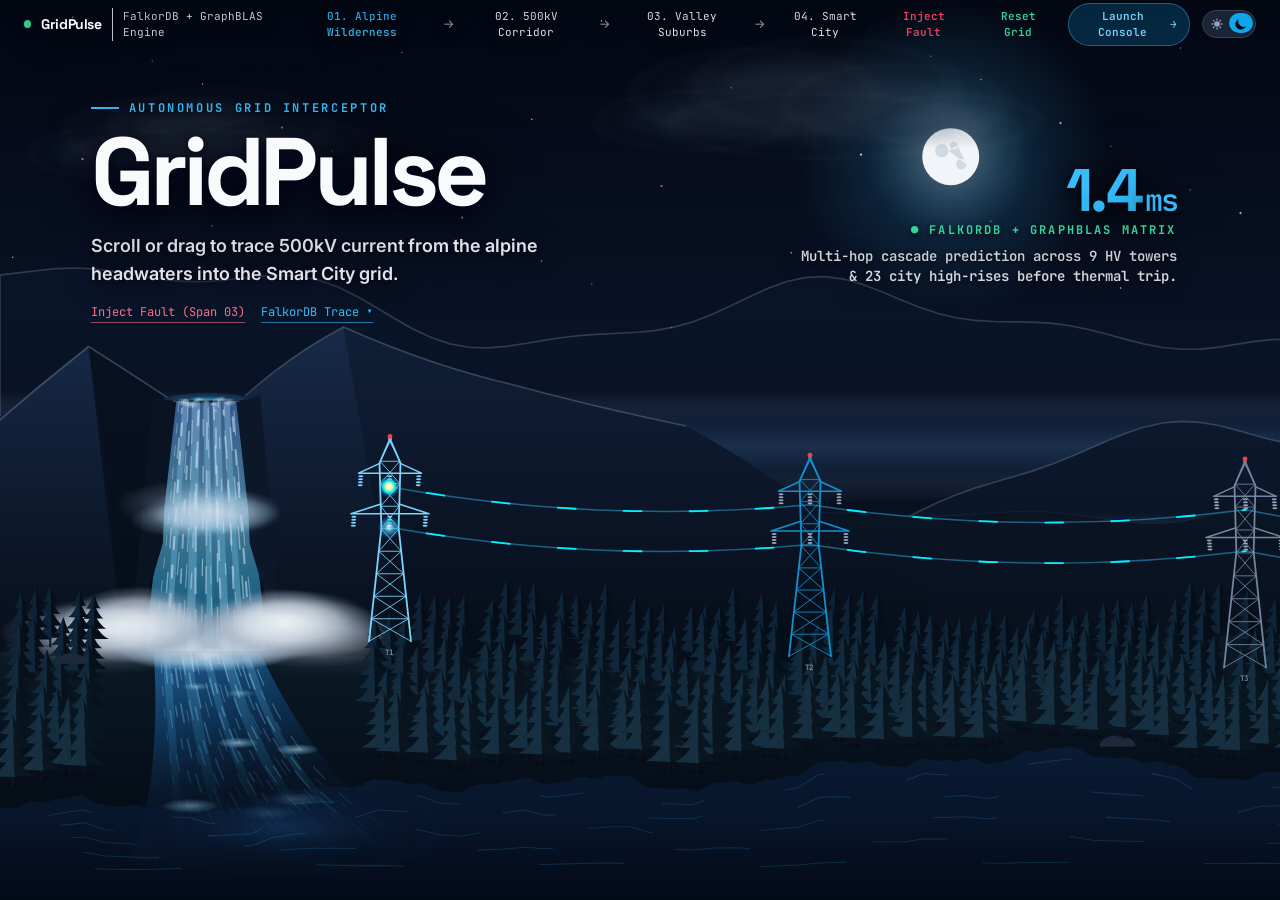
==== frontend/index.html @ 8c8fa245 "Unify grid symbols and humanize topology status" ====
<!DOCTYPE html>
<html lang="en" class="dark">
<head>
    <meta charset="UTF-8">
    <meta name="viewport" content="width=device-width, initial-scale=1.0">
    <title>GridPulse — Autonomous Cascading Blackout Interceptor | FalkorDB</title>
    <!-- Tailwind CSS CDN -->
    <link rel="stylesheet" href="assets/utilities.css?v=261978a2f552">
    <!-- Google Fonts: Space Grotesk, Inter, and JetBrains Mono -->
    <link rel="preconnect" href="https://fonts.googleapis.com">
    <link rel="preconnect" href="https://fonts.gstatic.com" crossorigin>
    <link href="https://fonts.googleapis.com/css2?family=Inter:wght@400;500;600;700&family=JetBrains+Mono:wght@400;500;600&family=Space+Grotesk:wght@600;700&display=swap" rel="stylesheet">



    <link rel="stylesheet" href="assets/design.css?v=aa6811d2c582">
</head>
<body class="text-slate-100 antialiased selection:bg-sky-500 selection:text-white">

    <!-- ===================================================================== -->
    <!-- VIEW 1: 500kV CORRIDOR SCROLLYTELLING LANDING PAGE                    -->
    <!-- ===================================================================== -->
    <div id="view-landing" class="app-view view-active">
        <canvas id="realistic-world-canvas"></canvas>
        <div id="scroll-runway"></div>

        <!-- Top Navigation Header -->
        <header class="fixed top-0 left-0 right-0 h-12 z-40 transparent-header px-4 sm:px-6 flex items-center justify-between">
            <div class="flex items-center gap-2.5">
                <span id="nav-status-dot" class="w-2 h-2 rounded-full bg-emerald-400"></span>
                <span class="font-display font-bold text-sm tracking-tight dynamic-sky-text">GridPulse</span>
                <span class="hidden sm:inline-block text-[11px] font-mono dynamic-sky-text opacity-80 border-l border-current pl-2.5">
                    FalkorDB + GraphBLAS Engine
                </span>
            </div>

            <nav class="hidden md:flex items-center gap-1.5">
                <button onclick="scrollToStation(0)" id="station-0" class="station-btn active text-[11px] font-mono px-2.5 py-1 rounded-md border border-transparent dynamic-sky-text opacity-90 hover:opacity-100 transition">
                    01. Alpine Wilderness
                </button>
                <span class="dynamic-sky-text opacity-60 text-xs">→</span>
                <button onclick="scrollToStation(0.32)" id="station-1" class="station-btn text-[11px] font-mono px-2.5 py-1 rounded-md border border-transparent dynamic-sky-text opacity-90 hover:opacity-100 transition">
                    02. 500kV Corridor
                </button>
                <span class="dynamic-sky-text opacity-60 text-xs">→</span>
                <button onclick="scrollToStation(0.62)" id="station-2" class="station-btn text-[11px] font-mono px-2.5 py-1 rounded-md border border-transparent dynamic-sky-text opacity-90 hover:opacity-100 transition">
                    03. Valley Suburbs
                </button>
                <span class="dynamic-sky-text opacity-60 text-xs">→</span>
                <button onclick="scrollToStation(0.95)" id="station-3" class="station-btn text-[11px] font-mono px-2.5 py-1 rounded-md border border-transparent dynamic-sky-text opacity-90 hover:opacity-100 transition">
                    04. Smart City
                </button>
            </nav>

            <div class="flex items-center gap-3">
                <button onclick="triggerFaultSimulation()" class="hidden sm:inline-flex items-center gap-1 text-[11px] font-mono font-semibold text-rose-500 hover:text-rose-400 transition px-2 py-1">
                    <span id="nav-fault-label">Inject Fault</span>
                </button>
                <button onclick="resetGrid()" class="hidden sm:inline-flex items-center gap-1 text-[11px] font-mono font-semibold text-emerald-400 hover:text-emerald-300 transition px-2 py-1">
                    Reset Grid
                </button>
                <button id="header-console-cta" onclick="transitionToGateway()" class="inline-flex items-center gap-1.5 text-[11px] font-mono font-semibold px-3 py-1 rounded-full bg-sky-500/20 hover:bg-sky-500/30 text-sky-300 day-accent-sky border border-sky-400/40 transition">
                    <span>Launch Console</span>
                    <span>→</span>
                </button>
                <button id="theme-toggle-btn" onclick="toggleDayNight()" aria-label="Toggle Day and Night Landscape" title="Switch Day / Night Atmosphere" class="relative w-14 h-7 rounded-full p-0.5 bg-slate-800/90 border border-slate-700 flex items-center justify-between transition-colors duration-300 focus:outline-none">
                    <span class="theme-knob absolute left-0.5 top-0.5 w-6 h-5 rounded-full bg-sky-500 shadow transition-transform duration-300 translate-x-6"></span>
                    <span class="relative z-10 w-6 h-6 flex items-center justify-center text-slate-400">
                        <svg class="w-3.5 h-3.5" fill="currentColor" viewBox="0 0 20 20">
                            <path fill-rule="evenodd" d="M10 2a1 1 0 011 1v1a1 1 0 11-2 0V3a1 1 0 011-1zm4 8a4 4 0 11-8 0 4 4 0 018 0zm-.464 4.95l.707.707a1 1 0 001.414-1.414l-.707-.707a1 1 0 00-1.414 1.414zm2.12-10.607a1 1 0 010 1.414l-.706.707a1 1 0 11-1.414-1.414l.707-.707a1 1 0 011.414 0zM17 11a1 1 0 100-2h-1a1 1 0 100 2h1zm-7 4a1 1 0 011 1v1a1 1 0 11-2 0v-1a1 1 0 011-1zM5.05 6.464A1 1 0 106.465 5.05l-.708-.707a1 1 0 00-1.414 1.414l.707-.707zm1.414 8.486l-.707.707a1 1 0 01-1.414-1.414l.707-.707a1 1 0 011.414 1.414zM4 11a1 1 0 100-2H3a1 1 0 000 2h1z" clip-rule="evenodd"/>
                        </svg>
                    </span>
                    <span class="relative z-10 w-6 h-6 flex items-center justify-center text-slate-950">
                        <svg class="w-3.5 h-3.5" fill="currentColor" viewBox="0 0 20 20">
                            <path d="M17.293 13.293A8 8 0 016.707 2.707a8.001 8.001 0 1010.586 10.586z"/>
                        </svg>
                    </span>
                </button>
            </div>
        </header>

        <!-- Initial Hero View (0% Scroll) -->
        <main id="hero-brand" class="fixed inset-x-0 top-0 h-[64vh] z-30 pointer-events-none will-change-transform">
            <div id="hero-left-cluster" class="pointer-events-auto dynamic-sky-text day-boxed-content absolute top-[11vh] left-[6vw] sm:left-[7vw] max-w-xl">
                <div class="flex items-center gap-2.5 mb-2">
                    <span class="h-[2px] w-7 bg-sky-400 inline-block"></span>
                    <span class="text-[11px] sm:text-xs font-mono font-bold uppercase tracking-[0.22em] text-sky-400 day-accent-sky">
                        AUTONOMOUS GRID INTERCEPTOR
                    </span>
                </div>
                <h1 class="font-display font-bold text-6xl sm:text-8xl tracking-tighter leading-none">
                    GridPulse
                </h1>
                <p id="corridor-subtitle" class="mt-3 text-sm sm:text-lg font-semibold max-w-md leading-snug opacity-90">
                    Scroll or drag to trace 500kV current from the alpine headwaters into the Smart City grid.
                </p>
                <div class="mt-4 flex items-center gap-4 text-xs font-mono">
                    <button onclick="triggerFaultSimulation()" class="text-rose-400 hover:text-rose-300 border-b border-rose-400/60 pb-0.5 pointer-events-auto transition">
                        Inject Fault (Span 03)
                    </button>
                    <button onclick="toggleTelemetryDrawer()" class="text-sky-400 day-accent-sky hover:text-sky-300 border-b border-sky-400/60 pb-0.5 pointer-events-auto transition">
                        FalkorDB Trace ▾
                    </button>
                </div>
            </div>

            <div id="hero-right-cluster" class="hidden md:block dynamic-sky-text day-boxed-content absolute top-[18vh] right-[6vw] lg:right-[8vw] max-w-sm text-right">
                <div class="kinetic-stat text-5xl lg:text-6xl font-bold text-sky-400 day-accent-sky">
                    1.4<span class="text-2xl lg:text-3xl font-mono font-semibold ml-1">ms</span>
                </div>
                <div class="mt-1 text-xs font-mono font-bold uppercase tracking-[0.18em] text-emerald-400 day-accent-emerald">
                    ● FALKORDB + GRAPHBLAS MATRIX
                </div>
                <p class="mt-2 text-xs sm:text-sm font-mono font-semibold leading-relaxed opacity-85">
                    Multi-hop cascade prediction across 9 HV towers &amp; 23 city high-rises before thermal trip.
                </p>
            </div>
        </main>

        <!-- Scroll-Driven Staggered Sky Typography -->
        <div id="world-cards-layer" class="fixed inset-x-0 top-0 z-30 pointer-events-none h-[68vh]">
            <!-- Stage 01 -->
            <section id="scroll-card-0" class="scroll-stage-card absolute inset-0 pointer-events-none opacity-0">
                <div class="stage-left-block dynamic-sky-text day-boxed-content absolute top-[11vh] left-[6vw] sm:left-[7vw] max-w-lg will-change-transform">
                    <div class="flex items-center gap-3">
                        <span class="font-display font-bold text-3xl sm:text-4xl text-sky-400 day-accent-sky">01</span>
                        <span class="h-[2px] w-8 bg-sky-400"></span>
                        <span class="text-xs font-mono font-bold uppercase tracking-[0.2em] text-sky-400 day-accent-sky">
                            GRAPHBLAS TOPOLOGY ENGINE
                        </span>
                    </div>
                    <h2 class="mt-2 font-display font-bold text-3xl sm:text-5xl tracking-tight leading-[1.05]">
                        Sub-Millisecond<br>Grid Matrix
                    </h2>
                    <p class="mt-3 text-sm sm:text-base font-semibold leading-relaxed max-w-md opacity-90">
                        Electrical power flow maps 1:1 to sparse adjacency matrices. FalkorDB models alpine hydro generators, substations, and 500kV lines with live thermal limits.
                    </p>
                </div>
                <div class="stage-right-block dynamic-sky-text day-boxed-content absolute top-[20vh] right-[6vw] sm:right-[8vw] max-w-sm text-left md:text-right will-change-transform hidden sm:block">
                    <div class="kinetic-stat text-5xl sm:text-6xl font-bold text-emerald-400 day-accent-emerald">
                        840 <span class="text-2xl sm:text-3xl font-mono">MW</span>
                    </div>
                    <div class="mt-1.5 text-xs font-mono font-bold uppercase tracking-[0.18em] text-sky-400 day-accent-sky">
                        Y-BUS SPARSE ADMITTANCE GRAPH
                    </div>
                    <p class="mt-2 text-xs sm:text-sm font-mono font-semibold leading-relaxed opacity-90">
                        (:HydroPlant)-[:FEEDS {mw: 840}]-&gt;(:Tower_T1)<br>
                        <span class="text-sky-300 day-accent-sky font-bold">Zero SQL joins • Pure linear algebra</span>
                    </p>
                </div>
            </section>

            <!-- Stage 02 -->
            <section id="scroll-card-1" class="scroll-stage-card absolute inset-0 pointer-events-none opacity-0">
                <div class="stage-left-block dynamic-sky-text day-boxed-content absolute top-[17vh] left-[7vw] sm:left-[9vw] max-w-lg will-change-transform">
                    <div class="flex items-center gap-3">
                        <span class="font-display font-bold text-3xl sm:text-4xl text-amber-300 day-accent-amber">02</span>
                        <span class="h-[2px] w-8 bg-amber-400"></span>
                        <span class="text-xs font-mono font-bold uppercase tracking-[0.2em] text-amber-300 day-accent-amber">
                            MULTI-HOP BLAST RADIUS
                        </span>
                    </div>
                    <h2 class="mt-2 font-display font-bold text-3xl sm:text-5xl tracking-tight leading-[1.05]">
                        Tracing Cascades<br>4–6 Hops Ahead
                    </h2>
                    <p class="mt-3 text-sm sm:text-base font-semibold leading-relaxed max-w-md opacity-90">
                        When lightning trips a primary corridor, excess megawatts surge across parallel spans. GridPulse traverses 5 hops to pinpoint transformers headed for collapse.
                    </p>
                </div>
                <div class="stage-right-block dynamic-sky-text day-boxed-content absolute top-[11vh] right-[6vw] sm:right-[7vw] max-w-sm text-left md:text-right will-change-transform hidden sm:block">
                    <div class="kinetic-stat text-5xl sm:text-6xl font-bold text-amber-300 day-accent-amber">
                        90<span class="text-2xl sm:text-3xl font-mono ml-1">sec</span>
                    </div>
                    <div class="mt-1.5 text-xs font-mono font-bold uppercase tracking-[0.18em] text-emerald-400 day-accent-emerald">
                        EARLY THERMAL COLLAPSE INTERCEPTION
                    </div>
                    <p class="mt-2 text-xs sm:text-sm font-mono font-semibold leading-relaxed opacity-90">
                        MATCH p=(t:Tower)-[:SPAN*1..6]-&gt;(sub)<br>
                        <span class="text-amber-300 day-accent-amber font-bold">Isolates fault before physical relay blowout</span>
                    </p>
                </div>
            </section>

            <!-- Stage 03 -->
            <section id="scroll-card-2" class="scroll-stage-card absolute inset-0 pointer-events-none opacity-0">
                <div class="stage-left-block dynamic-sky-text day-boxed-content absolute top-[11vh] left-[6vw] sm:left-[8vw] max-w-lg will-change-transform">
                    <div class="flex items-center gap-3">
                        <span class="font-display font-bold text-3xl sm:text-4xl text-emerald-300 day-accent-emerald">03</span>
                        <span class="h-[2px] w-8 bg-emerald-400"></span>
                        <span class="text-xs font-mono font-bold uppercase tracking-[0.2em] text-emerald-300 day-accent-emerald">
                            SCADA MCP &amp; BESS DISPATCH
                        </span>
                    </div>
                    <h2 class="mt-2 font-display font-bold text-3xl sm:text-5xl tracking-tight leading-[1.05]">
                        Autonomous Battery<br>&amp; Breaker Control
                    </h2>
                    <p class="mt-3 text-sm sm:text-base font-semibold leading-relaxed max-w-md opacity-90">
                        Instead of blind regional blackouts, the agent discovers BESS batteries within 2 hops via MCP tools and injects local power while shedding only Tier-3 heavy industry.
                    </p>
                </div>
                <div class="stage-right-block dynamic-sky-text day-boxed-content absolute top-[20vh] right-[6vw] sm:right-[8vw] max-w-sm text-left md:text-right will-change-transform hidden sm:block">
                    <div class="kinetic-stat text-5xl sm:text-6xl font-bold text-sky-400 day-accent-sky">
                        +45 <span class="text-2xl sm:text-3xl font-mono">MW</span>
                    </div>
                    <div class="mt-1.5 text-xs font-mono font-bold uppercase tracking-[0.18em] text-emerald-400 day-accent-emerald">
                        LOCAL BESS INVERTER INJECTION
                    </div>
                    <p class="mt-2 text-xs sm:text-sm font-mono font-semibold leading-relaxed opacity-90">
                        scada_trip_breaker('BRK_IND_12')<br>
                        <span class="text-emerald-300 day-accent-emerald font-bold">Valley cabins &amp; suburbs stay 100% lit</span>
                    </p>
                </div>
            </section>

            <!-- Stage 04 -->
            <section id="scroll-card-3" class="scroll-stage-card absolute inset-0 pointer-events-none opacity-0">
                <div class="stage-left-block dynamic-sky-text day-boxed-content absolute top-[15vh] left-[6vw] sm:left-[7vw] max-w-lg will-change-transform">
                    <div class="flex items-center gap-3">
                        <span class="font-display font-bold text-3xl sm:text-4xl text-purple-300 day-accent-purple">04</span>
                        <span class="h-[2px] w-8 bg-purple-400"></span>
                        <span class="text-xs font-mono font-bold uppercase tracking-[0.2em] text-purple-300 day-accent-purple">
                            CRITICAL ASSET SHIELDING
                        </span>
                    </div>
                    <h2 class="mt-2 font-display font-bold text-3xl sm:text-5xl tracking-tight leading-[1.05]">
                        Zero-Guessing Shield<br>for Tier-1 Hospitals
                    </h2>
                    <p class="mt-3 text-sm sm:text-base font-semibold leading-relaxed max-w-md opacity-90">
                        Every action is backed by a deterministic Cypher audit trail—keeping St. Jude Regional Trauma Center and 23 metropolitan high-rises energized without hallucination.
                    </p>
                    <div class="mt-5 pointer-events-auto">
                        <button id="stage4-console-cta" onclick="transitionToGateway()" class="inline-flex items-center gap-2 text-xs font-mono font-bold uppercase tracking-wider px-5 py-2.5 rounded-xl bg-sky-500 hover:bg-sky-400 text-slate-950 shadow-lg shadow-sky-500/25 transition">
                            <span>Enter Live SCADA Command Center</span>
                            <span>→</span>
                        </button>
                    </div>
                </div>
                <div class="stage-right-block dynamic-sky-text day-boxed-content absolute top-[11vh] right-[6vw] sm:right-[8vw] max-w-sm text-left md:text-right will-change-transform hidden sm:block">
                    <div class="kinetic-stat text-5xl sm:text-6xl font-bold text-emerald-400 day-accent-emerald">
                        100<span class="text-2xl sm:text-3xl font-mono ml-1">%</span>
                    </div>
                    <div class="mt-1.5 text-xs font-mono font-bold uppercase tracking-[0.18em] text-sky-400 day-accent-sky">
                        ST. JUDE TRAUMA CENTER ONLINE
                    </div>
                    <p class="mt-2 text-xs sm:text-sm font-mono font-semibold leading-relaxed opacity-90">
                        23 High-Rises Energized • NERC Compliant<br>
                        <span class="text-emerald-300 day-accent-emerald font-bold">Explainable multi-hop graph trace verified</span>
                    </p>
                </div>
            </section>
        </div>

        <!-- Bottom-Left Visual Demo Scenario Deck -->
        <div class="fixed bottom-4 left-6 z-30 hidden sm:flex items-center gap-2.5 bg-slate-950/85 backdrop-blur-md border border-slate-800/90 px-3.5 py-2 rounded-2xl shadow-2xl font-mono text-xs">
            <span class="text-[10px] text-slate-400 uppercase tracking-widest pr-2 border-r border-slate-800">Visual Demo</span>
            <button onclick="triggerScenario(1)" id="demo-btn-1" class="px-2.5 py-1 rounded-lg bg-slate-900 hover:bg-slate-800 text-slate-200 border border-slate-700/70 transition">
                Lightning
            </button>
            <button onclick="triggerScenario(2)" id="demo-btn-2" class="px-2.5 py-1 rounded-lg bg-slate-900 hover:bg-slate-800 text-slate-200 border border-slate-700/70 transition">
                Wildfire
            </button>
            <button onclick="triggerScenario(3)" id="demo-btn-3" class="px-2.5 py-1 rounded-lg bg-slate-900 hover:bg-slate-800 text-slate-200 border border-slate-700/70 transition">
                Heatwave
            </button>
            <label class="flex items-center gap-1.5 pl-2 border-l border-slate-800 text-[11px] text-slate-300 cursor-pointer">
                <input type="checkbox" id="auto-cycle-chk" onchange="toggleAutoCycle(this.checked)" class="rounded bg-slate-900 border-slate-700 text-sky-500 focus:ring-0">
                <span>Auto-cycle</span>
            </label>
        </div>

        <!-- Telemetry Drawer -->
        <aside id="telemetry-drawer" class="fixed bottom-4 right-4 sm:right-6 z-30 w-[92vw] sm:w-[430px] glass-card rounded-2xl p-4 transition-all duration-300 translate-y-[120%] opacity-0 pointer-events-none">
            <div class="flex items-center justify-between border-b border-slate-300/40 dark:border-slate-700/60 pb-2.5 mb-3">
                <div class="flex items-center gap-2">
                    <span id="hud-dot" class="w-2 h-2 rounded-full bg-emerald-400"></span>
                    <h2 id="hud-status-title" class="font-mono text-xs font-semibold uppercase tracking-wider text-slate-800 dark:text-slate-200">
                        NOMINAL CORRIDOR FLOW (500kV)
                    </h2>
                </div>
                <button onclick="toggleTelemetryDrawer()" class="text-xs font-mono text-slate-500 hover:text-slate-300 px-1.5 py-0.5 rounded">
                    Hide ✕
                </button>
            </div>

            <div class="grid grid-cols-3 gap-2 mb-3 text-center">
                <div class="rounded-lg bg-slate-900/50 dark:bg-slate-950/60 p-2 border border-slate-700/40">
                    <div class="text-[10px] font-mono text-slate-400">GRAPHBLAS LATENCY</div>
                    <div id="metric-latency" class="font-mono text-sm font-bold text-sky-400">—</div>
                </div>
                <div class="rounded-lg bg-slate-900/50 dark:bg-slate-950/60 p-2 border border-slate-700/40">
                    <div class="text-[10px] font-mono text-slate-400">CITY GRID LOAD</div>
                    <div id="metric-city-load" class="font-mono text-sm font-bold text-emerald-400">0% (Standby)</div>
                </div>
                <div class="rounded-lg bg-slate-900/50 dark:bg-slate-950/60 p-2 border border-slate-700/40">
                    <div class="text-[10px] font-mono text-slate-400">TIER-1 HOSPITAL</div>
                    <div id="metric-hospital" class="font-mono text-sm font-bold text-emerald-400">PROTECTED</div>
                </div>
            </div>

            <div class="flex items-center justify-between gap-1 mb-2">
                <div class="flex gap-1">
                    <button onclick="selectCypherTab(0)" id="cypher-tab-0" class="px-2 py-1 rounded text-[10px] font-mono bg-sky-500/20 text-sky-300 border border-sky-500/40">
                        1. Multi-Hop Trace
                    </button>
                    <button onclick="selectCypherTab(1)" id="cypher-tab-1" class="px-2 py-1 rounded text-[10px] font-mono text-slate-400 hover:text-slate-200 border border-transparent">
                        2. Load Shedding
                    </button>
                    <button onclick="selectCypherTab(2)" id="cypher-tab-2" class="px-2 py-1 rounded text-[10px] font-mono text-slate-400 hover:text-slate-200 border border-transparent">
                        3. BESS Dispatch
                    </button>
                </div>
                <button onclick="copyCypherCode()" id="copy-cypher-btn" class="text-[10px] font-mono text-slate-400 hover:text-sky-400 px-2 py-0.5 rounded border border-slate-700">
                    Copy
                </button>
            </div>

            <pre id="cypher-code-box" class="text-[11px] font-mono bg-slate-950/90 text-sky-300 p-2.5 rounded-lg overflow-x-auto border border-slate-800 leading-relaxed">MATCH path = (t1:Tower {id:'T3'})-[:SPAN*1..6]->(sub:Substation)
WHERE sub.city = 'MetroGrid'
RETURN path, sub.capacity_mw;</pre>

            <div id="agent-log-line" class="mt-2.5 text-[11px] font-mono text-slate-600 dark:text-slate-300 flex items-center justify-between">
                <span>MCP Agent: Monitoring 9 HV spans &amp; 23 city high-rises.</span>
                <span id="scroll-pct-readout" class="text-sky-400 font-semibold">0%</span>
            </div>
        </aside>
    </div>

    <!-- ===================================================================== -->
    <!-- VIEW 2: OPERATOR CONTROL PLANE AUTHENTICATION GATEWAY                 -->
    <!-- ===================================================================== -->
    <div id="view-gateway" class="app-view view-hidden fixed inset-0 z-50 gateway-grid-bg overflow-y-auto flex flex-col justify-between">
        <header class="w-full h-16 px-6 sm:px-12 flex items-center justify-between border-b border-slate-800/40 dark:border-slate-800/60">
            <div class="flex items-center gap-3">
                <div class="w-7 h-7 rounded-lg bg-sky-500/15 border border-sky-400/40 flex items-center justify-center text-sky-400 font-mono text-xs font-bold">
                    GP
                </div>
                <span class="font-display font-bold text-lg tracking-tight text-slate-900 dark:text-white">GridPulse</span>
            </div>
            <div class="flex items-center gap-4">
                <button onclick="returnToCorridor()" class="text-xs font-mono text-slate-600 dark:text-slate-300 hover:text-sky-400 transition">
                    ← Back to 500kV Corridor
                </button>
                <button onclick="toggleDayNight()" aria-label="Toggle Day and Night Theme" class="relative w-14 h-7 rounded-full p-0.5 bg-slate-800/90 border border-slate-700 flex items-center justify-between transition-colors duration-300 focus:outline-none">
                    <span class="theme-knob absolute left-0.5 top-0.5 w-6 h-5 rounded-full bg-sky-500 shadow transition-transform duration-300 translate-x-6"></span>
                    <span class="relative z-10 w-6 h-6 flex items-center justify-center text-slate-400 text-xs">☀</span>
                    <span class="relative z-10 w-6 h-6 flex items-center justify-center text-slate-950 text-xs">🌙</span>
                </button>
            </div>
        </header>

        <div class="max-w-6xl w-full mx-auto px-6 py-8 grid grid-cols-1 lg:grid-cols-12 gap-10 items-center my-auto">
            <!-- Left Hero Column -->
            <div class="gateway-hero lg:col-span-6 space-y-6">
                <div class="inline-flex items-center gap-2 px-3 py-1 rounded-full bg-emerald-500/10 border border-emerald-500/30 text-emerald-600 dark:text-emerald-400 font-mono text-[11px] uppercase tracking-widest">
                    <span class="w-2 h-2 rounded-full bg-emerald-400 animate-pulse"></span>
                    <span>AUTONOMOUS GRID INTERCEPTOR</span>
                </div>
                <h1 class="font-display font-bold text-5xl sm:text-6xl tracking-tight leading-[0.96] text-slate-900 dark:text-white">
                    Keep the city<br>
                    <span class="text-sky-500 dark:text-sky-400">connected.</span>
                </h1>
                <p class="text-sm sm:text-base text-slate-600 dark:text-slate-400 max-w-md leading-relaxed">
                    One control plane for the entire corridor. Trace cascading faults, coordinate battery support, and keep critical infrastructure in view.
                </p>
                <div class="w-8 h-[2px] bg-sky-500"></div>
                <div class="grid grid-cols-3 gap-6 pt-2 max-w-md">
                    <div>
                        <div class="font-display font-bold text-2xl sm:text-3xl text-slate-900 dark:text-white">500 <span class="text-xs font-mono text-slate-400">kV</span></div>
                        <div class="text-[10px] font-mono uppercase tracking-wider text-slate-500 mt-1">TRANSMISSION CORRIDOR</div>
                    </div>
                    <div>
                        <div class="font-display font-bold text-2xl sm:text-3xl text-slate-900 dark:text-white">09</div>
                        <div class="text-[10px] font-mono uppercase tracking-wider text-slate-500 mt-1">MONITORED TOWERS</div>
                    </div>
                    <div>
                        <div class="font-display font-bold text-2xl sm:text-3xl text-slate-900 dark:text-white">Tier 1</div>
                        <div class="text-[10px] font-mono uppercase tracking-wider text-slate-500 mt-1">CRITICAL PRIORITY</div>
                    </div>
                </div>
            </div>

            <!-- Right Operator Control Plane Card -->
            <div class="lg:col-span-6 flex justify-center lg:justify-end">
                <div id="gateway-auth-card" class="gateway-auth-card scada-surface rounded-3xl p-7 sm:p-8 w-full max-w-md space-y-5">
                    <div>
                        <div class="text-[10px] font-mono uppercase tracking-[0.2em] text-sky-500 dark:text-sky-400">01 / OPERATOR AUTHENTICATION</div>
                        <h2 class="font-display font-bold text-2xl text-slate-900 dark:text-white mt-1">Operator Control Plane</h2>
                        <p class="text-xs text-slate-500 dark:text-slate-400 mt-0.5">FalkorDB + GraphBLAS Autonomous Grid Interceptor</p>
                    </div>

                    <div id="gateway-message" role="status" class="text-sm text-rose-400"></div><form onsubmit="handleGatewaySubmit(event)" class="space-y-4">
                        <div>
                            <label class="block text-[10px] font-mono uppercase tracking-wider text-slate-500 dark:text-slate-400 mb-1.5">OPERATOR CALLSIGN / EMAIL</label>
                            <input id="login-email-input" type="text" value="operator@gridpulse.io" class="scada-input w-full rounded-xl px-3.5 py-2.5 text-xs font-mono focus:outline-none focus:border-sky-400">
                        </div>
                        <div>
                            <label class="block text-[10px] font-mono uppercase tracking-wider text-slate-500 dark:text-slate-400 mb-1.5">SCADA ACCESS TOKEN / PASSWORD</label>
                            <input id="login-pass-input" type="password"  class="scada-input w-full rounded-xl px-3.5 py-2.5 text-xs font-mono focus:outline-none focus:border-sky-400">
                        </div>
                        <button id="gateway-submit-button" type="submit" class="w-full py-3 rounded-xl bg-sky-400 hover:bg-sky-300 text-slate-950 font-mono text-xs font-bold tracking-wide transition shadow-lg shadow-sky-500/20">
                            Authenticate &amp; enter console →
                        </button>
                    </form>

                    <div class="relative flex py-1 items-center">
                        <div class="flex-grow border-t border-slate-700/40"></div>
                        <span class="flex-shrink mx-3 text-[10px] font-mono uppercase tracking-widest text-slate-500">HACKATHON DEMO ACCESS</span>
                        <div class="flex-grow border-t border-slate-700/40"></div>
                    </div>

                    <div class="space-y-2.5">
                        <button onclick="loginWithRole('OP-NAMAN-01', 'GRID_OPERATOR')" class="w-full text-left p-3 rounded-xl border border-slate-700/50 hover:border-sky-400/60 bg-slate-900/30 dark:bg-slate-900/50 transition flex items-center justify-between group">
                            <div class="flex items-center gap-3">
                                <span class="text-sky-400 font-mono text-sm">⌘</span>
                                <div>
                                    <div class="text-xs font-semibold text-slate-900 dark:text-slate-100">Chief Grid Operator</div>
                                    <div class="text-[11px] text-slate-500 dark:text-slate-400">Full scenario, battery &amp; breaker controls</div>
                                </div>
                            </div>
                            <span class="text-xs text-slate-400 group-hover:text-sky-400">↗</span>
                        </button>

                        <button onclick="loginWithRole('ENG-CHEZ-02', 'TOPOLOGY_ENGINEER')" class="w-full text-left p-3 rounded-xl border border-slate-700/50 hover:border-sky-400/60 bg-slate-900/30 dark:bg-slate-900/50 transition flex items-center justify-between group">
                            <div class="flex items-center gap-3">
                                <span class="text-sky-400 font-mono text-sm">◇</span>
                                <div>
                                    <div class="text-xs font-semibold text-slate-900 dark:text-slate-100">GraphBLAS Topology Engineer</div>
                                    <div class="text-[11px] text-slate-500 dark:text-slate-400">Topology, graph traces &amp; diagnostics</div>
                                </div>
                            </div>
                            <span class="text-xs text-slate-400 group-hover:text-sky-400">↗</span>
                        </button>

                        <button onclick="loginWithRole('AUD-JYOTHI-03', 'NERC_AUDITOR')" class="w-full text-left p-3 rounded-xl border border-slate-700/50 hover:border-sky-400/60 bg-slate-900/30 dark:bg-slate-900/50 transition flex items-center justify-between group">
                            <div class="flex items-center gap-3">
                                <span class="text-sky-400 font-mono text-sm">◎</span>
                                <div>
                                    <div class="text-xs font-semibold text-slate-900 dark:text-slate-100">NERC CIP Compliance Auditor</div>
                                    <div class="text-[11px] text-slate-500 dark:text-slate-400">Read-only scenario evidence &amp; audit history</div>
                                </div>
                            </div>
                            <span class="text-xs text-slate-400 group-hover:text-sky-400">↗</span>
                        </button>
                    </div>
                </div>
            </div>
        </div>
        <div class="h-6"></div>
    </div>

    <!-- ===================================================================== -->
    <!-- VIEW 3: LIVE SCADA COMMAND CENTER (WITH HAMBURGER MULTI-PAGE MENU)    -->
    <!-- ===================================================================== -->
    <div id="view-console" class="app-view view-hidden fixed inset-0 z-50 gateway-grid-bg overflow-y-auto">
        <!-- Top Command Bar -->
        <header class="sticky top-0 z-40 h-14 px-4 sm:px-6 scada-surface border-b flex items-center justify-between">
            <div class="flex items-center gap-3">
                <button onclick="toggleScadaMenu()" class="p-2 rounded-lg border border-slate-700/60 hover:border-sky-400 text-slate-700 dark:text-slate-200 transition" title="Open Workspace Navigation">
                    <svg class="w-4 h-4" fill="none" stroke="currentColor" stroke-width="2" viewBox="0 0 24 24">
                        <path stroke-linecap="round" stroke-linejoin="round" d="M4 6h16M4 12h16M4 18h16"/>
                    </svg>
                </button>
                <button onclick="returnToCorridor()" class="text-xs font-mono text-slate-500 dark:text-slate-400 hover:text-sky-400 transition pr-2 border-r border-slate-700/50">
                    ← 500kV Corridor
                </button>
                <span id="console-status-dot" class="w-2.5 h-2.5 rounded-full bg-emerald-400"></span>
                <span class="font-display font-bold text-sm sm:text-base text-slate-900 dark:text-white">GridPulse</span>
                <span id="active-page-badge" class="hidden sm:inline-block text-[10px] font-mono uppercase tracking-wider px-2.5 py-0.5 rounded bg-sky-500/15 text-sky-500 dark:text-sky-300 border border-sky-500/30">
                    01 / LIVE TOPOLOGY
                </span>
            </div>

            <div class="hidden lg:flex items-center gap-3 font-mono text-[11px]">
                <span id="backend-connection-pill" class="px-2.5 py-1 rounded-full bg-sky-500/10 text-sky-500 dark:text-sky-300 border border-sky-500/30">
                    ● LOCAL GRAPHBLAS ENGINE
                </span>
                <span id="console-operator-pill" class="px-2.5 py-1 rounded-full bg-slate-800/20 dark:bg-slate-800/80 text-slate-700 dark:text-slate-300 border border-slate-700/40">
                    OP-NAMAN-01 • GRID_OPERATOR
                </span>
            </div>

            <div class="flex items-center gap-2.5">
                <button onclick="toggleDayNight()" aria-label="Toggle Day and Night Theme" class="relative w-14 h-7 rounded-full p-0.5 bg-slate-800/90 border border-slate-700 flex items-center justify-between transition-colors duration-300 focus:outline-none">
                    <span class="theme-knob absolute left-0.5 top-0.5 w-6 h-5 rounded-full bg-sky-500 shadow transition-transform duration-300 translate-x-6"></span>
                    <span class="relative z-10 w-6 h-6 flex items-center justify-center text-slate-400 text-xs">☀</span>
                    <span class="relative z-10 w-6 h-6 flex items-center justify-center text-slate-950 text-xs">🌙</span>
                </button>
                <button onclick="signOut()" class="text-[11px] font-mono text-rose-500 hover:text-rose-400 px-2.5 py-1 rounded-lg border border-rose-500/30">
                    Sign Out
                </button>
            </div>
        </header>

        <!-- Slide-Over Hamburger Navigation Drawer -->
        <div id="scada-menu-drawer" class="fixed inset-y-0 left-0 z-50 w-72 scada-surface p-5 transform -translate-x-full transition-transform duration-300 flex flex-col justify-between">
            <div class="space-y-5">
                <div class="flex items-center justify-between border-b border-slate-700/40 pb-3">
                    <span class="font-mono text-xs uppercase tracking-widest text-sky-400">SCADA WORKSPACES</span>
                    <button onclick="toggleScadaMenu()" class="text-xs font-mono text-slate-400 hover:text-white">✕</button>
                </div>
                <nav class="space-y-2 font-mono text-xs">
                    <button data-scada-nav="topology" aria-current="page" onclick="switchScadaPage('topology')" class="scada-nav-link scada-nav-active">
                        01 / Live Grid Topology
                    </button>
                    <button data-scada-nav="cypher" onclick="switchScadaPage('cypher')" class="scada-nav-link">
                        02 / Cypher Query Studio
                    </button>
                    <button data-scada-nav="mcp" onclick="switchScadaPage('mcp')" class="scada-nav-link">
                        03 / SCADA MCP Agent Loop
                    </button>
                    <button data-scada-nav="audit" onclick="switchScadaPage('audit')" class="scada-nav-link">
                        04 / NERC CIP Audit Trail
                    </button>
                    <div class="scada-nav-divider">NEW WORKSPACES</div>
                    <button data-scada-nav="askgrid" onclick="switchScadaPage('askgrid')" class="scada-nav-link">05 / Ask the Grid</button>
                    <button data-scada-nav="networks" onclick="switchScadaPage('networks')" class="scada-nav-link">06 / Network Lab</button>
                    <button data-scada-nav="learning" onclick="switchScadaPage('learning')" class="scada-nav-link">07 / Grid Memory</button>
                </nav>
            </div>
            <div class="pt-4 border-t border-slate-700/40 text-[11px] font-mono text-slate-400">
                FalkorDB · GraphBLAS
            </div>
        </div>

        <!-- Console Main Content -->
        <div class="console-main max-w-7xl mx-auto px-4 sm:px-6 py-6 space-y-6">
            <div id="connection-status" role="status" class="font-mono text-sm text-sky-500">Sign in to connect to backend telemetry.</div><div id="action-message" role="status" class="text-sm text-rose-400"></div><!-- KPI Ribbon -->
            <div class="grid grid-cols-2 sm:grid-cols-5 gap-3.5">
                <div class="scada-surface rounded-2xl p-4">
                    <div class="text-[10px] font-mono text-slate-400">GRAPHBLAS LATENCY</div>
                    <div id="c-kpi-latency" class="kinetic-stat text-3xl font-bold text-sky-500 dark:text-sky-400 mt-1">—</div>
                    <div class="text-[10px] font-mono text-emerald-500 mt-1">● Sparse Y-Bus Matrix</div>
                </div>
                <div class="scada-surface rounded-2xl p-4">
                    <div class="text-[10px] font-mono text-slate-400">ALPINE HYDRO OUTPUT</div>
                    <div class="kinetic-stat text-3xl font-bold text-sky-500 dark:text-sky-400 mt-1" id="c-kpi-hydro">—</div>
                    <div class="text-[10px] font-mono text-slate-400 mt-1">HYDRO_ALPINE_01</div>
                </div>
                <div class="scada-surface rounded-2xl p-4">
                    <div class="text-[10px] font-mono text-slate-400">METRO SUBSTATION LOAD</div>
                    <div id="c-kpi-load" class="kinetic-stat text-3xl font-bold text-emerald-500 dark:text-emerald-400 mt-1">—</div>
                    <div class="text-[10px] font-mono text-slate-400 mt-1"><span id="load-note">Awaiting telemetry</span></div>
                </div>
                <div class="scada-surface rounded-2xl p-4">
                    <div class="text-[10px] font-mono text-slate-400">BESS INVERTER DISPATCH</div>
                    <div id="c-kpi-bess" class="kinetic-stat text-3xl font-bold text-slate-500 dark:text-slate-400 mt-1">—</div>
                    <div class="text-[10px] font-mono text-emerald-500 mt-1"><span id="bess-note">Awaiting telemetry</span></div>
                </div>
                <div class="scada-surface rounded-2xl p-4 col-span-2 sm:col-span-1">
                    <div class="text-[10px] font-mono text-slate-400">TIER-1 HOSPITAL SHIELD</div>
                    <div class="kinetic-stat text-3xl font-bold text-emerald-500 dark:text-emerald-400 mt-1" id="c-kpi-hospital">—</div>
                    <div class="text-[10px] font-mono text-emerald-500 mt-1"><span id="hospital-note">Awaiting telemetry</span></div>
                </div>
            </div>

            <!-- Sub-Page 1: Clean Full-Width Topology View -->
            <div id="scada-page-topology" class="scada-surface rounded-3xl p-5 space-y-4">
                <div class="flex flex-wrap items-center justify-between gap-2">
                    <div>
                        <div class="text-[10px] font-mono uppercase tracking-widest text-sky-500 dark:text-sky-400">LIVE FALKORDB GRAPH TOPOLOGY</div>
                        <h3 id="scada-topo-heading" class="font-display font-bold text-xl text-slate-900 dark:text-white">
                            500kV Double-Circuit Corridor (T1–T9) → MetroGrid
                        </h3>
                    </div>
                    <div class="flex flex-wrap gap-2 font-mono text-xs">
                        <button onclick="triggerConsoleScenario(1)" class="px-3 py-1.5 rounded-xl bg-rose-500/15 text-rose-500 dark:text-rose-400 border border-rose-500/30 hover:bg-rose-500/25">
                            Scenario 1: Lightning (TX_882)
                        </button>
                        <button onclick="triggerConsoleScenario(2)" class="px-3 py-1.5 rounded-xl bg-amber-500/15 text-amber-600 dark:text-amber-400 border border-amber-500/30 hover:bg-amber-500/25">
                            Scenario 2: Wildfire (T5–T6)
                        </button>
                        <button onclick="triggerConsoleScenario(3)" class="px-3 py-1.5 rounded-xl bg-purple-500/15 text-purple-600 dark:text-purple-300 border border-purple-500/30 hover:bg-purple-500/25">
                            Scenario 3: Heatwave (120%)
                        </button>
                        <button onclick="resetConsoleGrid()" class="px-3 py-1.5 rounded-xl bg-slate-800 text-slate-200 border border-slate-700">
                            ↺ Reset
                        </button>
                    </div>
                </div>
                <div id="scada-topology-view" class="relative w-full h-[420px] rounded-2xl overflow-x-auto overflow-y-hidden border border-slate-700/40 bg-slate-950/90">
                    <button id="topology-fullscreen-toggle" type="button" aria-label="Enter topology full screen" aria-pressed="false" class="topology-fullscreen-toggle">⛶ Full screen</button>
                    <canvas id="scada-topology-canvas" class="w-full h-full block"></canvas>
                </div>
            </div>

            <!-- Sub-Page 2: Cypher Studio -->
            <div id="scada-page-cypher" class="hidden scada-surface rounded-3xl p-6 space-y-4">
                <h3 class="font-display font-bold text-xl text-slate-900 dark:text-white">FalkorDB Multi-Hop Cypher Studio</h3>
                <form id="trace-form" class="integration-controls"><label>Origin asset <input id="trace-origin" value="TX_882" required></label><label>Maximum hops <input id="trace-hops" type="number" min="1" max="20" value="6" required></label><button>Run cascade trace</button></form><pre id="trace-result" class="integration-result"></pre><pre id="console-cypher-pre" class="text-xs font-mono bg-slate-950 text-sky-300 p-4 rounded-2xl border border-slate-800 overflow-x-auto leading-relaxed">Run a trace to inspect the backend Cypher evidence.</pre>
            </div>

            <!-- Sub-Page 3: SCADA MCP Agent Loop -->
            <div id="scada-page-mcp" class="hidden scada-surface rounded-3xl p-6 space-y-4">
                <h3 class="font-display font-bold text-xl text-slate-900 dark:text-white">Zero-Guessing SCADA MCP Tool Stream</h3>
                <form id="agent-form" class="integration-controls"><label>Ask the grid agent <input id="agent-question" placeholder="Explain the current grid risk" maxlength="2000" required></label><label><input id="agent-execute" type="checkbox"> Execute validated plan (operator)</label><button>Request advice</button></form><pre id="agent-result" class="integration-result"></pre><div id="console-mcp-log" class="bg-slate-950 text-slate-300 font-mono text-xs p-4 rounded-2xl border border-slate-800 space-y-2 h-80 overflow-y-auto">Awaiting backend agent activity.
                </div>
            </div>

            <!-- Sub-Page 4: NERC CIP Audit Trail -->
            <div id="scada-page-audit" class="hidden scada-surface rounded-3xl p-6 space-y-4">
                <h3 class="font-display font-bold text-xl text-slate-900 dark:text-white">NERC CIP Deterministic Audit Trail</h3>
                <p class="text-xs font-mono text-slate-400">Every physical breaker actuation is backed by a verified FalkorDB Cypher trace.</p>
                <div class="integration-controls"><button id="audit-refresh">Refresh</button><button id="audit-verify">Verify hash chain</button><button id="audit-export">Export JSON</button></div><pre id="audit-result" class="integration-result"></pre><div class="overflow-x-auto">
                    <table class="w-full text-left font-mono text-xs">
                        <thead>
                            <tr class="border-b border-slate-700/50 text-slate-400 text-[10px] uppercase">
                                <th class="py-2 pr-3">UTC Timestamp</th>
                                <th class="py-2 px-3">Scenario</th>
                                <th class="py-2 px-3">Faulted Asset</th>
                                <th class="py-2 px-3">MCP Action</th>
                                <th class="py-2 pl-3">Outcome / evidence</th>
                            </tr>
                        </thead>
                        <tbody id="console-audit-tbody" class="divide-y divide-slate-800/60 text-[11px]"></tbody>
                    </table>
                </div>
            </div>

            <section id="scada-page-askgrid" class="hidden scada-surface feature-page">
                <div class="feature-eyebrow">05 / GRAPH INTELLIGENCE</div>
                <h2>Ask the Grid</h2>
                <p class="feature-copy">Ask a question about the live grid or one of your saved networks. The agent runs one guarded, read-only Cypher query and shows its evidence.</p>
                <form id="ask-grid-form" class="feature-form">
                    <label class="feature-grow">Question<input id="ask-grid-question" required minlength="3" maxlength="500" placeholder="Which assets are downstream of TX_882?"></label>
                    <label>Network<select id="ask-grid-network"><option value="">Live grid</option></select></label>
                    <button class="feature-button" type="submit">Ask the Grid</button>
                </form>
                <p id="ask-grid-status" class="feature-status" role="status"></p>
                <div class="feature-grid"><article class="feature-card"><h3>Answer</h3><p id="ask-grid-answer">Ask a question to see a response.</p></article><article class="feature-card"><h3>Query evidence</h3><div id="ask-grid-meta" class="feature-meta">No query yet.</div><pre id="ask-grid-cypher" class="feature-pre"></pre></article></div>
                <details class="feature-card"><summary>Query rows</summary><pre id="ask-grid-rows" class="feature-pre"></pre></details>
            </section>

            <section id="scada-page-networks" class="hidden scada-surface feature-page">
                <div class="feature-eyebrow">06 / NETWORK BUILDER</div>
                <h2>Network Lab</h2>
                <p class="feature-copy">Create an isolated test grid from a template or import a MATPOWER case. The visual editor and test cases are available in the advanced Lab.</p>
                <div class="feature-grid">
                    <article class="feature-card"><h3>Start from a template</h3><form id="network-template-form" class="feature-form"><label class="feature-grow">Template<select id="network-template-select"></select></label><label class="feature-grow">Name<input id="network-name" placeholder="My grid"></label><button class="feature-button">Create network</button></form><div id="network-template-info" class="feature-meta"></div></article>
                    <article class="feature-card"><h3>Import a grid file</h3><div class="feature-form"><label class="feature-grow">File<input id="network-file" type="file" accept=".m,.json,.txt"></label><label>Sample<select id="network-sample"><option value="ieee14">IEEE 14-bus</option><option value="ieee30">IEEE 30-bus</option><option value="ieee118">IEEE 118-bus</option></select></label><button id="network-load-sample" type="button" class="feature-button">Load sample</button></div><button id="network-convert" type="button" class="feature-button feature-secondary">Convert and validate</button><button id="network-save-import" type="button" class="feature-button" disabled>Save imported grid</button><div id="network-import-info" class="feature-meta">Choose a file or sample.</div></article>
                </div>
                <article class="feature-card"><h3>Your networks</h3><div class="feature-form"><label class="feature-grow">Saved network<select id="network-select"><option value="">No network selected</option></select></label><button id="network-refresh" type="button" class="feature-button feature-secondary">Refresh</button><a id="network-editor-link" class="feature-button" href="lab.html#builder">Open visual editor and test cases ↗</a></div><div id="network-summary" class="feature-meta"></div></article>
                <p id="network-status" class="feature-status" role="status"></p>
            </section>

            <section id="scada-page-learning" class="hidden scada-surface feature-page">
                <div class="feature-eyebrow">07 / GRAPH MEMORY</div>
                <h2>Grid Memory</h2>
                <p class="feature-copy">See what past incidents taught the grid. Rehearsal runs critical outages on a saved test network and records successful plans as playbooks.</p>
                <div class="feature-grid"><article class="feature-card"><h3>Live-grid learning</h3><div id="learning-live-summary" class="feature-metrics">Loading memory…</div><div id="learning-incidents" class="feature-list"></div></article><article class="feature-card"><h3>Learned playbooks</h3><div id="learning-playbooks" class="feature-list">No playbooks loaded.</div></article></div>
                <article class="feature-card"><h3>Rehearse a saved network</h3><form id="learning-rehearse-form" class="feature-form"><label class="feature-grow">Network<select id="learning-network-select" required><option value="">Select a saved network</option></select></label><label>Cases<input id="learning-cases" type="number" min="1" max="200" value="6"></label><button class="feature-button">Run rehearsal</button></form><p id="learning-status" class="feature-status" role="status"></p><div id="learning-network-summary" class="feature-metrics"></div><div id="learning-network-incidents" class="feature-list"></div></article>
                <button id="learning-refresh" type="button" class="feature-button feature-secondary">Refresh memory</button>
            </section>
        </div>
    </div>

    <script src="assets/grid-icons.js?v=71df940e6df3"></script><script src="assets/world.js?v=675f22aa61c4"></script><script src="assets/app.js?v=5e1ab91ba922"></script><script src="assets/features.js?v=1eaa45fa9ba9"></script>
</body>
</html>
---- frontend/assets/utilities.css ----
*,:after,:before{--tw-border-spacing-x:0;--tw-border-spacing-y:0;--tw-translate-x:0;--tw-translate-y:0;--tw-rotate:0;--tw-skew-x:0;--tw-skew-y:0;--tw-scale-x:1;--tw-scale-y:1;--tw-pan-x: ;--tw-pan-y: ;--tw-pinch-zoom: ;--tw-scroll-snap-strictness:proximity;--tw-gradient-from-position: ;--tw-gradient-via-position: ;--tw-gradient-to-position: ;--tw-ordinal: ;--tw-slashed-zero: ;--tw-numeric-figure: ;--tw-numeric-spacing: ;--tw-numeric-fraction: ;--tw-ring-inset: ;--tw-ring-offset-width:0px;--tw-ring-offset-color:#fff;--tw-ring-color:rgba(59,130,246,.5);--tw-ring-offset-shadow:0 0 #0000;--tw-ring-shadow:0 0 #0000;--tw-shadow:0 0 #0000;--tw-shadow-colored:0 0 #0000;--tw-blur: ;--tw-brightness: ;--tw-contrast: ;--tw-grayscale: ;--tw-hue-rotate: ;--tw-invert: ;--tw-saturate: ;--tw-sepia: ;--tw-drop-shadow: ;--tw-backdrop-blur: ;--tw-backdrop-brightness: ;--tw-backdrop-contrast: ;--tw-backdrop-grayscale: ;--tw-backdrop-hue-rotate: ;--tw-backdrop-invert: ;--tw-backdrop-opacity: ;--tw-backdrop-saturate: ;--tw-backdrop-sepia: ;--tw-contain-size: ;--tw-contain-layout: ;--tw-contain-paint: ;--tw-contain-style: }::backdrop{--tw-border-spacing-x:0;--tw-border-spacing-y:0;--tw-translate-x:0;--tw-translate-y:0;--tw-rotate:0;--tw-skew-x:0;--tw-skew-y:0;--tw-scale-x:1;--tw-scale-y:1;--tw-pan-x: ;--tw-pan-y: ;--tw-pinch-zoom: ;--tw-scroll-snap-strictness:proximity;--tw-gradient-from-position: ;--tw-gradient-via-position: ;--tw-gradient-to-position: ;--tw-ordinal: ;--tw-slashed-zero: ;--tw-numeric-figure: ;--tw-numeric-spacing: ;--tw-numeric-fraction: ;--tw-ring-inset: ;--tw-ring-offset-width:0px;--tw-ring-offset-color:#fff;--tw-ring-color:rgba(59,130,246,.5);--tw-ring-offset-shadow:0 0 #0000;--tw-ring-shadow:0 0 #0000;--tw-shadow:0 0 #0000;--tw-shadow-colored:0 0 #0000;--tw-blur: ;--tw-brightness: ;--tw-contrast: ;--tw-grayscale: ;--tw-hue-rotate: ;--tw-invert: ;--tw-saturate: ;--tw-sepia: ;--tw-drop-shadow: ;--tw-backdrop-blur: ;--tw-backdrop-brightness: ;--tw-backdrop-contrast: ;--tw-backdrop-grayscale: ;--tw-backdrop-hue-rotate: ;--tw-backdrop-invert: ;--tw-backdrop-opacity: ;--tw-backdrop-saturate: ;--tw-backdrop-sepia: ;--tw-contain-size: ;--tw-contain-layout: ;--tw-contain-paint: ;--tw-contain-style: }/*! tailwindcss v3.4.17 | MIT License | https://tailwindcss.com*/*,:after,:before{box-sizing:border-box;border:0 solid #e5e7eb}:after,:before{--tw-content:""}:host,html{line-height:1.5;-webkit-text-size-adjust:100%;-moz-tab-size:4;-o-tab-size:4;tab-size:4;font-family:Inter,sans-serif;font-feature-settings:normal;font-variation-settings:normal;-webkit-tap-highlight-color:transparent}body{margin:0;line-height:inherit}hr{height:0;color:inherit;border-top-width:1px}abbr:where([title]){-webkit-text-decoration:underline dotted;text-decoration:underline dotted}h1,h2,h3,h4,h5,h6{font-size:inherit;font-weight:inherit}a{color:inherit;text-decoration:inherit}b,strong{font-weight:bolder}code,kbd,pre,samp{font-family:JetBrains Mono,monospace;font-feature-settings:normal;font-variation-settings:normal;font-size:1em}small{font-size:80%}sub,sup{font-size:75%;line-height:0;position:relative;vertical-align:baseline}sub{bottom:-.25em}sup{top:-.5em}table{text-indent:0;border-color:inherit;border-collapse:collapse}button,input,optgroup,select,textarea{font-family:inherit;font-feature-settings:inherit;font-variation-settings:inherit;font-size:100%;font-weight:inherit;line-height:inherit;letter-spacing:inherit;color:inherit;margin:0;padding:0}button,select{text-transform:none}button,input:where([type=button]),input:where([type=reset]),input:where([type=submit]){-webkit-appearance:button;background-color:transparent;background-image:none}:-moz-focusring{outline:auto}:-moz-ui-invalid{box-shadow:none}progress{vertical-align:baseline}::-webkit-inner-spin-button,::-webkit-outer-spin-button{height:auto}[type=search]{-webkit-appearance:textfield;outline-offset:-2px}::-webkit-search-decoration{-webkit-appearance:none}::-webkit-file-upload-button{-webkit-appearance:button;font:inherit}summary{display:list-item}blockquote,dd,dl,figure,h1,h2,h3,h4,h5,h6,hr,p,pre{margin:0}fieldset{margin:0}fieldset,legend{padding:0}menu,ol,ul{list-style:none;margin:0;padding:0}dialog{padding:0}textarea{resize:vertical}input::-moz-placeholder,textarea::-moz-placeholder{opacity:1;color:#9ca3af}input::placeholder,textarea::placeholder{opacity:1;color:#9ca3af}[role=button],button{cursor:pointer}:disabled{cursor:default}audio,canvas,embed,iframe,img,object,svg,video{display:block;vertical-align:middle}img,video{max-width:100%;height:auto}[hidden]:where(:not([hidden=until-found])){display:none}.pointer-events-none{pointer-events:none}.pointer-events-auto{pointer-events:auto}.collapse{visibility:collapse}.fixed{position:fixed}.absolute{position:absolute}.relative{position:relative}.sticky{position:sticky}.inset-0{inset:0}.inset-x-0{left:0;right:0}.inset-y-0{top:0;bottom:0}.bottom-4{bottom:1rem}.left-0{left:0}.left-0\.5{left:.125rem}.left-6{left:1.5rem}.left-\[6vw\]{left:6vw}.left-\[7vw\]{left:7vw}.right-0{right:0}.right-4{right:1rem}.right-\[6vw\]{right:6vw}.top-0{top:0}.top-0\.5{top:.125rem}.top-\[11vh\]{top:11vh}.top-\[15vh\]{top:15vh}.top-\[17vh\]{top:17vh}.top-\[18vh\]{top:18vh}.top-\[20vh\]{top:20vh}.z-10{z-index:10}.z-30{z-index:30}.z-40{z-index:40}.z-50{z-index:50}.col-span-2{grid-column:span 2/span 2}.mx-3{margin-left:.75rem;margin-right:.75rem}.mx-auto{margin-left:auto;margin-right:auto}.my-auto{margin-top:auto;margin-bottom:auto}.mb-1\.5{margin-bottom:.375rem}.mb-2{margin-bottom:.5rem}.mb-3{margin-bottom:.75rem}.ml-1{margin-left:.25rem}.mt-0\.5{margin-top:.125rem}.mt-1{margin-top:.25rem}.mt-1\.5{margin-top:.375rem}.mt-2{margin-top:.5rem}.mt-2\.5{margin-top:.625rem}.mt-3{margin-top:.75rem}.mt-4{margin-top:1rem}.mt-5{margin-top:1.25rem}.block{display:block}.inline-block{display:inline-block}.flex{display:flex}.inline-flex{display:inline-flex}.table{display:table}.grid{display:grid}.hidden{display:none}.h-12{height:3rem}.h-14{height:3.5rem}.h-16{height:4rem}.h-2{height:.5rem}.h-2\.5{height:.625rem}.h-3\.5{height:.875rem}.h-4{height:1rem}.h-5{height:1.25rem}.h-6{height:1.5rem}.h-7{height:1.75rem}.h-80{height:20rem}.h-\[2px\]{height:2px}.h-\[420px\]{height:420px}.h-\[64vh\]{height:64vh}.h-\[68vh\]{height:68vh}.h-full{height:100%}.w-14{width:3.5rem}.w-2{width:.5rem}.w-2\.5{width:.625rem}.w-3\.5{width:.875rem}.w-4{width:1rem}.w-6{width:1.5rem}.w-7{width:1.75rem}.w-72{width:18rem}.w-8{width:2rem}.w-\[92vw\]{width:92vw}.w-full{width:100%}.max-w-6xl{max-width:72rem}.max-w-7xl{max-width:80rem}.max-w-lg{max-width:32rem}.max-w-md{max-width:28rem}.max-w-sm{max-width:24rem}.max-w-xl{max-width:36rem}.flex-shrink{flex-shrink:1}.flex-grow{flex-grow:1}.-translate-x-full{--tw-translate-x:-100%}.-translate-x-full,.translate-x-6{transform:translate(var(--tw-translate-x),var(--tw-translate-y)) rotate(var(--tw-rotate)) skewX(var(--tw-skew-x)) skewY(var(--tw-skew-y)) scaleX(var(--tw-scale-x)) scaleY(var(--tw-scale-y))}.translate-x-6{--tw-translate-x:1.5rem}.translate-y-\[120\%\]{--tw-translate-y:120%}.transform,.translate-y-\[120\%\]{transform:translate(var(--tw-translate-x),var(--tw-translate-y)) rotate(var(--tw-rotate)) skewX(var(--tw-skew-x)) skewY(var(--tw-skew-y)) scaleX(var(--tw-scale-x)) scaleY(var(--tw-scale-y))}@keyframes pulse{50%{opacity:.5}}.animate-pulse{animation:pulse 2s cubic-bezier(.4,0,.6,1) infinite}.cursor-pointer{cursor:pointer}.resize{resize:both}.grid-cols-1{grid-template-columns:repeat(1,minmax(0,1fr))}.grid-cols-2{grid-template-columns:repeat(2,minmax(0,1fr))}.grid-cols-3{grid-template-columns:repeat(3,minmax(0,1fr))}.flex-col{flex-direction:column}.flex-wrap{flex-wrap:wrap}.items-center{align-items:center}.justify-center{justify-content:center}.justify-between{justify-content:space-between}.gap-1{gap:.25rem}.gap-1\.5{gap:.375rem}.gap-10{gap:2.5rem}.gap-2{gap:.5rem}.gap-2\.5{gap:.625rem}.gap-3{gap:.75rem}.gap-3\.5{gap:.875rem}.gap-4{gap:1rem}.gap-6{gap:1.5rem}.space-y-2>:not([hidden])~:not([hidden]){--tw-space-y-reverse:0;margin-top:calc(.5rem*(1 - var(--tw-space-y-reverse)));margin-bottom:calc(.5rem*var(--tw-space-y-reverse))}.space-y-2\.5>:not([hidden])~:not([hidden]){--tw-space-y-reverse:0;margin-top:calc(.625rem*(1 - var(--tw-space-y-reverse)));margin-bottom:calc(.625rem*var(--tw-space-y-reverse))}.space-y-4>:not([hidden])~:not([hidden]){--tw-space-y-reverse:0;margin-top:calc(1rem*(1 - var(--tw-space-y-reverse)));margin-bottom:calc(1rem*var(--tw-space-y-reverse))}.space-y-5>:not([hidden])~:not([hidden]){--tw-space-y-reverse:0;margin-top:calc(1.25rem*(1 - var(--tw-space-y-reverse)));margin-bottom:calc(1.25rem*var(--tw-space-y-reverse))}.space-y-6>:not([hidden])~:not([hidden]){--tw-space-y-reverse:0;margin-top:calc(1.5rem*(1 - var(--tw-space-y-reverse)));margin-bottom:calc(1.5rem*var(--tw-space-y-reverse))}.divide-y>:not([hidden])~:not([hidden]){--tw-divide-y-reverse:0;border-top-width:calc(1px*(1 - var(--tw-divide-y-reverse)));border-bottom-width:calc(1px*var(--tw-divide-y-reverse))}.divide-slate-800\/60>:not([hidden])~:not([hidden]){border-color:rgba(30,41,59,.6)}.overflow-x-auto{overflow-x:auto}.overflow-y-auto{overflow-y:auto}.overflow-y-hidden{overflow-y:hidden}.rounded{border-radius:.25rem}.rounded-2xl{border-radius:1rem}.rounded-3xl{border-radius:1.5rem}.rounded-full{border-radius:9999px}.rounded-lg{border-radius:.5rem}.rounded-md{border-radius:.375rem}.rounded-xl{border-radius:.75rem}.border{border-width:1px}.border-b{border-bottom-width:1px}.border-l{border-left-width:1px}.border-r{border-right-width:1px}.border-t{border-top-width:1px}.border-amber-500\/30{border-color:rgba(245,158,11,.3)}.border-current{border-color:currentColor}.border-emerald-500\/30{border-color:rgba(16,185,129,.3)}.border-purple-500\/30{border-color:rgba(168,85,247,.3)}.border-rose-400\/60{border-color:rgba(251,113,133,.6)}.border-rose-500\/30{border-color:rgba(244,63,94,.3)}.border-sky-400\/40{border-color:rgba(56,189,248,.4)}.border-sky-400\/60{border-color:rgba(56,189,248,.6)}.border-sky-500\/30{border-color:rgba(14,165,233,.3)}.border-sky-500\/40{border-color:rgba(14,165,233,.4)}.border-slate-300\/40{border-color:rgba(203,213,225,.4)}.border-slate-700{--tw-border-opacity:1;border-color:rgb(51 65 85/var(--tw-border-opacity,1))}.border-slate-700\/40{border-color:rgba(51,65,85,.4)}.border-slate-700\/50{border-color:rgba(51,65,85,.5)}.border-slate-700\/60{border-color:rgba(51,65,85,.6)}.border-slate-700\/70{border-color:rgba(51,65,85,.7)}.border-slate-800{--tw-border-opacity:1;border-color:rgb(30 41 59/var(--tw-border-opacity,1))}.border-slate-800\/40{border-color:rgba(30,41,59,.4)}.border-slate-800\/90{border-color:rgba(30,41,59,.9)}.border-transparent{border-color:transparent}.bg-amber-400{--tw-bg-opacity:1;background-color:rgb(251 191 36/var(--tw-bg-opacity,1))}.bg-amber-500\/15{background-color:rgba(245,158,11,.15)}.bg-emerald-400{--tw-bg-opacity:1;background-color:rgb(52 211 153/var(--tw-bg-opacity,1))}.bg-emerald-500\/10{background-color:rgba(16,185,129,.1)}.bg-purple-400{--tw-bg-opacity:1;background-color:rgb(192 132 252/var(--tw-bg-opacity,1))}.bg-purple-500\/15{background-color:rgba(168,85,247,.15)}.bg-rose-500\/15{background-color:rgba(244,63,94,.15)}.bg-sky-400{--tw-bg-opacity:1;background-color:rgb(56 189 248/var(--tw-bg-opacity,1))}.bg-sky-500{--tw-bg-opacity:1;background-color:rgb(14 165 233/var(--tw-bg-opacity,1))}.bg-sky-500\/10{background-color:rgba(14,165,233,.1)}.bg-sky-500\/15{background-color:rgba(14,165,233,.15)}.bg-sky-500\/20{background-color:rgba(14,165,233,.2)}.bg-slate-800{--tw-bg-opacity:1;background-color:rgb(30 41 59/var(--tw-bg-opacity,1))}.bg-slate-800\/20{background-color:rgba(30,41,59,.2)}.bg-slate-800\/90{background-color:rgba(30,41,59,.9)}.bg-slate-900{--tw-bg-opacity:1;background-color:rgb(15 23 42/var(--tw-bg-opacity,1))}.bg-slate-900\/30{background-color:rgba(15,23,42,.3)}.bg-slate-900\/50{background-color:rgba(15,23,42,.5)}.bg-slate-950{--tw-bg-opacity:1;background-color:rgb(2 6 23/var(--tw-bg-opacity,1))}.bg-slate-950\/85{background-color:rgba(2,6,23,.85)}.bg-slate-950\/90{background-color:rgba(2,6,23,.9)}.p-0\.5{padding:.125rem}.p-2{padding:.5rem}.p-2\.5{padding:.625rem}.p-3{padding:.75rem}.p-4{padding:1rem}.p-5{padding:1.25rem}.p-6{padding:1.5rem}.p-7{padding:1.75rem}.px-1\.5{padding-left:.375rem;padding-right:.375rem}.px-2{padding-left:.5rem;padding-right:.5rem}.px-2\.5{padding-left:.625rem;padding-right:.625rem}.px-3{padding-left:.75rem;padding-right:.75rem}.px-3\.5{padding-left:.875rem;padding-right:.875rem}.px-4{padding-left:1rem;padding-right:1rem}.px-5{padding-left:1.25rem;padding-right:1.25rem}.px-6{padding-left:1.5rem;padding-right:1.5rem}.py-0\.5{padding-top:.125rem;padding-bottom:.125rem}.py-1{padding-top:.25rem;padding-bottom:.25rem}.py-1\.5{padding-top:.375rem;padding-bottom:.375rem}.py-2{padding-top:.5rem;padding-bottom:.5rem}.py-2\.5{padding-top:.625rem;padding-bottom:.625rem}.py-3{padding-top:.75rem;padding-bottom:.75rem}.py-6{padding-top:1.5rem;padding-bottom:1.5rem}.py-8{padding-top:2rem;padding-bottom:2rem}.pb-0\.5{padding-bottom:.125rem}.pb-2\.5{padding-bottom:.625rem}.pb-3{padding-bottom:.75rem}.pl-2{padding-left:.5rem}.pl-2\.5{padding-left:.625rem}.pl-3{padding-left:.75rem}.pr-2{padding-right:.5rem}.pr-3{padding-right:.75rem}.pt-2{padding-top:.5rem}.pt-4{padding-top:1rem}.text-left{text-align:left}.text-center{text-align:center}.text-right{text-align:right}.font-display{font-family:Space Grotesk,sans-serif}.font-mono{font-family:JetBrains Mono,monospace}.text-2xl{font-size:1.5rem;line-height:2rem}.text-3xl{font-size:1.875rem;line-height:2.25rem}.text-5xl{font-size:3rem;line-height:1}.text-6xl{font-size:3.75rem;line-height:1}.text-\[10px\]{font-size:10px}.text-\[11px\]{font-size:11px}.text-lg{font-size:1.125rem;line-height:1.75rem}.text-sm{font-size:.875rem;line-height:1.25rem}.text-xl{font-size:1.25rem;line-height:1.75rem}.text-xs{font-size:.75rem;line-height:1rem}.font-bold{font-weight:700}.font-semibold{font-weight:600}.uppercase{text-transform:uppercase}.leading-\[0\.96\]{line-height:.96}.leading-\[1\.05\]{line-height:1.05}.leading-none{line-height:1}.leading-relaxed{line-height:1.625}.leading-snug{line-height:1.375}.tracking-\[0\.18em\]{letter-spacing:.18em}.tracking-\[0\.22em\]{letter-spacing:.22em}.tracking-\[0\.2em\]{letter-spacing:.2em}.tracking-tight{letter-spacing:-.025em}.tracking-tighter{letter-spacing:-.05em}.tracking-wide{letter-spacing:.025em}.tracking-wider{letter-spacing:.05em}.tracking-widest{letter-spacing:.1em}.text-amber-300{--tw-text-opacity:1;color:rgb(252 211 77/var(--tw-text-opacity,1))}.text-amber-600{--tw-text-opacity:1;color:rgb(217 119 6/var(--tw-text-opacity,1))}.text-emerald-300{--tw-text-opacity:1;color:rgb(110 231 183/var(--tw-text-opacity,1))}.text-emerald-400{--tw-text-opacity:1;color:rgb(52 211 153/var(--tw-text-opacity,1))}.text-emerald-500{--tw-text-opacity:1;color:rgb(16 185 129/var(--tw-text-opacity,1))}.text-emerald-600{--tw-text-opacity:1;color:rgb(5 150 105/var(--tw-text-opacity,1))}.text-purple-300{--tw-text-opacity:1;color:rgb(216 180 254/var(--tw-text-opacity,1))}.text-purple-600{--tw-text-opacity:1;color:rgb(147 51 234/var(--tw-text-opacity,1))}.text-rose-400{--tw-text-opacity:1;color:rgb(251 113 133/var(--tw-text-opacity,1))}.text-rose-500{--tw-text-opacity:1;color:rgb(244 63 94/var(--tw-text-opacity,1))}.text-sky-300{--tw-text-opacity:1;color:rgb(125 211 252/var(--tw-text-opacity,1))}.text-sky-400{--tw-text-opacity:1;color:rgb(56 189 248/var(--tw-text-opacity,1))}.text-sky-500{--tw-text-opacity:1;color:rgb(14 165 233/var(--tw-text-opacity,1))}.text-slate-100{--tw-text-opacity:1;color:rgb(241 245 249/var(--tw-text-opacity,1))}.text-slate-200{--tw-text-opacity:1;color:rgb(226 232 240/var(--tw-text-opacity,1))}.text-slate-300{--tw-text-opacity:1;color:rgb(203 213 225/var(--tw-text-opacity,1))}.text-slate-400{--tw-text-opacity:1;color:rgb(148 163 184/var(--tw-text-opacity,1))}.text-slate-500{--tw-text-opacity:1;color:rgb(100 116 139/var(--tw-text-opacity,1))}.text-slate-600{--tw-text-opacity:1;color:rgb(71 85 105/var(--tw-text-opacity,1))}.text-slate-700{--tw-text-opacity:1;color:rgb(51 65 85/var(--tw-text-opacity,1))}.text-slate-800{--tw-text-opacity:1;color:rgb(30 41 59/var(--tw-text-opacity,1))}.text-slate-900{--tw-text-opacity:1;color:rgb(15 23 42/var(--tw-text-opacity,1))}.text-slate-950{--tw-text-opacity:1;color:rgb(2 6 23/var(--tw-text-opacity,1))}.antialiased{-webkit-font-smoothing:antialiased;-moz-osx-font-smoothing:grayscale}.opacity-0{opacity:0}.opacity-60{opacity:.6}.opacity-80{opacity:.8}.opacity-85{opacity:.85}.opacity-90{opacity:.9}.shadow{--tw-shadow:0 1px 3px 0 rgba(0,0,0,.1),0 1px 2px -1px rgba(0,0,0,.1);--tw-shadow-colored:0 1px 3px 0 var(--tw-shadow-color),0 1px 2px -1px var(--tw-shadow-color)}.shadow,.shadow-2xl{box-shadow:var(--tw-ring-offset-shadow,0 0 #0000),var(--tw-ring-shadow,0 0 #0000),var(--tw-shadow)}.shadow-2xl{--tw-shadow:0 25px 50px -12px rgba(0,0,0,.25);--tw-shadow-colored:0 25px 50px -12px var(--tw-shadow-color)}.shadow-lg{--tw-shadow:0 10px 15px -3px rgba(0,0,0,.1),0 4px 6px -4px rgba(0,0,0,.1);--tw-shadow-colored:0 10px 15px -3px var(--tw-shadow-color),0 4px 6px -4px var(--tw-shadow-color);box-shadow:var(--tw-ring-offset-shadow,0 0 #0000),var(--tw-ring-shadow,0 0 #0000),var(--tw-shadow)}.shadow-sky-500\/20{--tw-shadow-color:rgba(14,165,233,.2);--tw-shadow:var(--tw-shadow-colored)}.shadow-sky-500\/25{--tw-shadow-color:rgba(14,165,233,.25);--tw-shadow:var(--tw-shadow-colored)}.filter{filter:var(--tw-blur) var(--tw-brightness) var(--tw-contrast) var(--tw-grayscale) var(--tw-hue-rotate) var(--tw-invert) var(--tw-saturate) var(--tw-sepia) var(--tw-drop-shadow)}.backdrop-blur-md{--tw-backdrop-blur:blur(12px);-webkit-backdrop-filter:var(--tw-backdrop-blur) var(--tw-backdrop-brightness) var(--tw-backdrop-contrast) var(--tw-backdrop-grayscale) var(--tw-backdrop-hue-rotate) var(--tw-backdrop-invert) var(--tw-backdrop-opacity) var(--tw-backdrop-saturate) var(--tw-backdrop-sepia);backdrop-filter:var(--tw-backdrop-blur) var(--tw-backdrop-brightness) var(--tw-backdrop-contrast) var(--tw-backdrop-grayscale) var(--tw-backdrop-hue-rotate) var(--tw-backdrop-invert) var(--tw-backdrop-opacity) var(--tw-backdrop-saturate) var(--tw-backdrop-sepia)}.transition{transition-property:color,background-color,border-color,text-decoration-color,fill,stroke,opacity,box-shadow,transform,filter,-webkit-backdrop-filter;transition-property:color,background-color,border-color,text-decoration-color,fill,stroke,opacity,box-shadow,transform,filter,backdrop-filter;transition-property:color,background-color,border-color,text-decoration-color,fill,stroke,opacity,box-shadow,transform,filter,backdrop-filter,-webkit-backdrop-filter;transition-timing-function:cubic-bezier(.4,0,.2,1);transition-duration:.15s}.transition-all{transition-property:all;transition-timing-function:cubic-bezier(.4,0,.2,1);transition-duration:.15s}.transition-colors{transition-property:color,background-color,border-color,text-decoration-color,fill,stroke;transition-timing-function:cubic-bezier(.4,0,.2,1);transition-duration:.15s}.transition-transform{transition-property:transform;transition-timing-function:cubic-bezier(.4,0,.2,1);transition-duration:.15s}.duration-300{transition-duration:.3s}.will-change-transform{will-change:transform}.selection\:bg-sky-500 ::-moz-selection{--tw-bg-opacity:1;background-color:rgb(14 165 233/var(--tw-bg-opacity,1))}.selection\:bg-sky-500 ::selection{--tw-bg-opacity:1;background-color:rgb(14 165 233/var(--tw-bg-opacity,1))}.selection\:text-white ::-moz-selection{--tw-text-opacity:1;color:rgb(255 255 255/var(--tw-text-opacity,1))}.selection\:text-white ::selection{--tw-text-opacity:1;color:rgb(255 255 255/var(--tw-text-opacity,1))}.selection\:bg-sky-500::-moz-selection{--tw-bg-opacity:1;background-color:rgb(14 165 233/var(--tw-bg-opacity,1))}.selection\:bg-sky-500::selection{--tw-bg-opacity:1;background-color:rgb(14 165 233/var(--tw-bg-opacity,1))}.selection\:text-white::-moz-selection{--tw-text-opacity:1;color:rgb(255 255 255/var(--tw-text-opacity,1))}.selection\:text-white::selection{--tw-text-opacity:1;color:rgb(255 255 255/var(--tw-text-opacity,1))}.hover\:border-sky-400:hover{--tw-border-opacity:1;border-color:rgb(56 189 248/var(--tw-border-opacity,1))}.hover\:border-sky-400\/60:hover{border-color:rgba(56,189,248,.6)}.hover\:bg-amber-500\/25:hover{background-color:rgba(245,158,11,.25)}.hover\:bg-purple-500\/25:hover{background-color:rgba(168,85,247,.25)}.hover\:bg-rose-500\/25:hover{background-color:rgba(244,63,94,.25)}.hover\:bg-sky-300:hover{--tw-bg-opacity:1;background-color:rgb(125 211 252/var(--tw-bg-opacity,1))}.hover\:bg-sky-400:hover{--tw-bg-opacity:1;background-color:rgb(56 189 248/var(--tw-bg-opacity,1))}.hover\:bg-sky-500\/30:hover{background-color:rgba(14,165,233,.3)}.hover\:bg-slate-800:hover{--tw-bg-opacity:1;background-color:rgb(30 41 59/var(--tw-bg-opacity,1))}.hover\:bg-slate-800\/50:hover{background-color:rgba(30,41,59,.5)}.hover\:text-emerald-300:hover{--tw-text-opacity:1;color:rgb(110 231 183/var(--tw-text-opacity,1))}.hover\:text-rose-300:hover{--tw-text-opacity:1;color:rgb(253 164 175/var(--tw-text-opacity,1))}.hover\:text-rose-400:hover{--tw-text-opacity:1;color:rgb(251 113 133/var(--tw-text-opacity,1))}.hover\:text-sky-300:hover{--tw-text-opacity:1;color:rgb(125 211 252/var(--tw-text-opacity,1))}.hover\:text-sky-400:hover{--tw-text-opacity:1;color:rgb(56 189 248/var(--tw-text-opacity,1))}.hover\:text-slate-200:hover{--tw-text-opacity:1;color:rgb(226 232 240/var(--tw-text-opacity,1))}.hover\:text-slate-300:hover{--tw-text-opacity:1;color:rgb(203 213 225/var(--tw-text-opacity,1))}.hover\:text-white:hover{--tw-text-opacity:1;color:rgb(255 255 255/var(--tw-text-opacity,1))}.hover\:opacity-100:hover{opacity:1}.focus\:border-sky-400:focus{--tw-border-opacity:1;border-color:rgb(56 189 248/var(--tw-border-opacity,1))}.focus\:outline-none:focus{outline:2px solid transparent;outline-offset:2px}.focus\:ring-0:focus{--tw-ring-offset-shadow:var(--tw-ring-inset) 0 0 0 var(--tw-ring-offset-width) var(--tw-ring-offset-color);--tw-ring-shadow:var(--tw-ring-inset) 0 0 0 calc(var(--tw-ring-offset-width)) var(--tw-ring-color);box-shadow:var(--tw-ring-offset-shadow),var(--tw-ring-shadow),var(--tw-shadow,0 0 #0000)}.group:hover .group-hover\:text-sky-400{--tw-text-opacity:1;color:rgb(56 189 248/var(--tw-text-opacity,1))}.dark\:border-slate-700\/60:is(.dark *){border-color:rgba(51,65,85,.6)}.dark\:border-slate-800\/60:is(.dark *){border-color:rgba(30,41,59,.6)}.dark\:bg-slate-800\/80:is(.dark *){background-color:rgba(30,41,59,.8)}.dark\:bg-slate-900\/50:is(.dark *){background-color:rgba(15,23,42,.5)}.dark\:bg-slate-950\/60:is(.dark *){background-color:rgba(2,6,23,.6)}.dark\:text-amber-400:is(.dark *){--tw-text-opacity:1;color:rgb(251 191 36/var(--tw-text-opacity,1))}.dark\:text-emerald-400:is(.dark *){--tw-text-opacity:1;color:rgb(52 211 153/var(--tw-text-opacity,1))}.dark\:text-purple-300:is(.dark *){--tw-text-opacity:1;color:rgb(216 180 254/var(--tw-text-opacity,1))}.dark\:text-rose-400:is(.dark *){--tw-text-opacity:1;color:rgb(251 113 133/var(--tw-text-opacity,1))}.dark\:text-sky-300:is(.dark *){--tw-text-opacity:1;color:rgb(125 211 252/var(--tw-text-opacity,1))}.dark\:text-sky-400:is(.dark *){--tw-text-opacity:1;color:rgb(56 189 248/var(--tw-text-opacity,1))}.dark\:text-slate-100:is(.dark *){--tw-text-opacity:1;color:rgb(241 245 249/var(--tw-text-opacity,1))}.dark\:text-slate-200:is(.dark *){--tw-text-opacity:1;color:rgb(226 232 240/var(--tw-text-opacity,1))}.dark\:text-slate-300:is(.dark *){--tw-text-opacity:1;color:rgb(203 213 225/var(--tw-text-opacity,1))}.dark\:text-slate-400:is(.dark *){--tw-text-opacity:1;color:rgb(148 163 184/var(--tw-text-opacity,1))}.dark\:text-white:is(.dark *){--tw-text-opacity:1;color:rgb(255 255 255/var(--tw-text-opacity,1))}@media (min-width:640px){.sm\:left-\[7vw\]{left:7vw}.sm\:left-\[8vw\]{left:8vw}.sm\:left-\[9vw\]{left:9vw}.sm\:right-6{right:1.5rem}.sm\:right-\[7vw\]{right:7vw}.sm\:right-\[8vw\]{right:8vw}.sm\:col-span-1{grid-column:span 1/span 1}.sm\:block{display:block}.sm\:inline-block{display:inline-block}.sm\:flex{display:flex}.sm\:inline-flex{display:inline-flex}.sm\:w-\[430px\]{width:430px}.sm\:grid-cols-5{grid-template-columns:repeat(5,minmax(0,1fr))}.sm\:p-8{padding:2rem}.sm\:px-12{padding-left:3rem;padding-right:3rem}.sm\:px-6{padding-left:1.5rem;padding-right:1.5rem}.sm\:text-3xl{font-size:1.875rem;line-height:2.25rem}.sm\:text-4xl{font-size:2.25rem;line-height:2.5rem}.sm\:text-5xl{font-size:3rem;line-height:1}.sm\:text-6xl{font-size:3.75rem;line-height:1}.sm\:text-8xl{font-size:6rem;line-height:1}.sm\:text-base{font-size:1rem;line-height:1.5rem}.sm\:text-lg{font-size:1.125rem;line-height:1.75rem}.sm\:text-sm{font-size:.875rem;line-height:1.25rem}.sm\:text-xs{font-size:.75rem;line-height:1rem}}@media (min-width:768px){.md\:block{display:block}.md\:flex{display:flex}.md\:text-right{text-align:right}}@media (min-width:1024px){.lg\:right-\[8vw\]{right:8vw}.lg\:col-span-6{grid-column:span 6/span 6}.lg\:flex{display:flex}.lg\:grid-cols-12{grid-template-columns:repeat(12,minmax(0,1fr))}.lg\:justify-end{justify-content:flex-end}.lg\:text-3xl{font-size:1.875rem;line-height:2.25rem}.lg\:text-6xl{font-size:3.75rem;line-height:1}}
---- frontend/assets/design.css ----
* {
            box-sizing: border-box;
            user-select: none;
        }
        html, body {
            margin: 0;
            padding: 0;
            width: 100vw;
            height: 100vh;
            overflow: hidden;
            background-color: #040814;
            font-family: 'Inter', sans-serif;
            overscroll-behavior: none;
        }
        #scroll-runway {
            display: none;
        }
        #realistic-world-canvas {
            position: fixed;
            top: 0;
            left: 0;
            width: 100vw;
            height: 100vh;
            z-index: 2;
            display: block;
            cursor: grab;
        }
        #realistic-world-canvas:active {
            cursor: grabbing;
        }
        .transparent-header {
            background: transparent;
            backdrop-filter: none;
            -webkit-backdrop-filter: none;
            border-bottom: none;
            transition: background 0.3s ease, border-color 0.3s ease, box-shadow 0.3s ease;
        }
        html:not(.dark) .transparent-header {
            background: rgba(255, 255, 255, 0.52);
            backdrop-filter: blur(14px);
            -webkit-backdrop-filter: blur(14px);
            border-bottom: 1px solid rgba(255, 255, 255, 0.65);
            box-shadow: 0 4px 20px rgba(15, 23, 42, 0.06);
        }
        .day-boxed-content {
            background: transparent;
            border: 1px solid transparent;
            border-radius: 1.75rem;
            transition: background 0.3s ease, border-color 0.3s ease, box-shadow 0.3s ease, padding 0.3s ease;
        }
        html:not(.dark) .day-boxed-content {
            background: rgba(255, 255, 255, 0.54);
            backdrop-filter: blur(16px);
            -webkit-backdrop-filter: blur(16px);
            border: 1px solid rgba(255, 255, 255, 0.72);
            border-radius: 1.75rem;
            box-shadow: 0 12px 32px rgba(15, 23, 42, 0.08);
            padding: 2.25rem 2.5rem;
        }
        html:not(.dark) .day-boxed-content:empty {
            display: none !important;
        }
        .glass-card {
            background: rgba(10, 17, 34, 0.88);
            backdrop-filter: blur(20px);
            -webkit-backdrop-filter: blur(20px);
            border: 1px solid rgba(148, 163, 184, 0.25);
            box-shadow: 0 20px 50px rgba(0, 0, 0, 0.5);
        }
        html:not(.dark) .glass-card {
            background: rgba(255, 255, 255, 0.90);
            border: 1px solid rgba(15, 23, 42, 0.15);
            box-shadow: 0 16px 40px rgba(15, 23, 42, 0.15);
        }
        .station-btn.active {
            color: #38bdf8;
            font-weight: 600;
        }
        html:not(.dark) .station-btn.active {
            color: #0284c7;
        }
        .dynamic-sky-text {
            color: #f8fafc;
            text-shadow:
                0 2px 6px rgba(2, 6, 23, 0.98),
                0 8px 28px rgba(2, 6, 23, 0.92),
                0 0 52px rgba(2, 6, 23, 0.85);
        }
        html:not(.dark) .dynamic-sky-text {
            color: #0f172a;
            text-shadow: 0 1px 2px rgba(255, 255, 255, 0.85);
        }
        html:not(.dark) .day-accent-sky { color: #0284c7 !important; }
        html:not(.dark) .day-accent-emerald { color: #059669 !important; }
        html:not(.dark) .day-accent-amber { color: #d97706 !important; }
        html:not(.dark) .day-accent-purple { color: #7c3aed !important; }
        .kinetic-stat {
            font-family: 'Space Grotesk', sans-serif;
            letter-spacing: -0.04em;
            line-height: 0.92;
        }
        .app-view {
            transition: opacity 0.62s cubic-bezier(0.22, 1, 0.36, 1), transform 0.62s cubic-bezier(0.22, 1, 0.36, 1), filter 0.62s ease;
        }
        .app-view.view-hidden {
            opacity: 0;
            pointer-events: none;
            transform: scale(0.99) translateY(14px);
            filter: blur(3px);
        }
        .app-view.view-active {
            opacity: 1;
            pointer-events: auto;
            transform: scale(1) translateY(0);
            filter: blur(0px);
        }
        .gateway-grid-bg {
            background-color: #030712;
            background-image:
                linear-gradient(to right, rgba(56, 189, 248, 0.06) 1px, transparent 1px),
                linear-gradient(to bottom, rgba(56, 189, 248, 0.06) 1px, transparent 1px);
            background-size: 56px 56px;
        }
        html:not(.dark) .gateway-grid-bg {
            background-color: #f1f5f9;
            background-image:
                linear-gradient(to right, rgba(2, 132, 199, 0.08) 1px, transparent 1px),
                linear-gradient(to bottom, rgba(2, 132, 199, 0.08) 1px, transparent 1px);
        }
        .scada-surface {
            background: rgba(8, 15, 30, 0.92);
            border: 1px solid rgba(148, 163, 184, 0.18);
            box-shadow: 0 24px 60px rgba(0, 0, 0, 0.55);
        }
        html:not(.dark) .scada-surface {
            background: rgba(255, 255, 255, 0.94);
            border: 1px solid rgba(15, 23, 42, 0.12);
            box-shadow: 0 20px 45px rgba(15, 23, 42, 0.08);
        }
        .scada-input {
            background: rgba(15, 23, 42, 0.75);
            border: 1px solid rgba(148, 163, 184, 0.22);
            color: #f8fafc;
        }
        html:not(.dark) .scada-input {
            background: #f8fafc;
            border: 1px solid rgba(15, 23, 42, 0.18);
            color: #0f172a;
        }

.integration-controls{display:flex;flex-wrap:wrap;gap:12px;align-items:end}.integration-controls label{display:flex;flex-direction:column;gap:6px;font-size:12px}.integration-controls input{background:transparent;border:1px solid #64748b;border-radius:8px;padding:8px;color:inherit;max-width:100%}.integration-controls button{background:#0369a1;color:white;padding:9px 14px;border-radius:10px}.integration-result{white-space:pre-wrap;overflow-wrap:anywhere;max-height:350px;overflow:auto;font-size:12px}button:disabled{opacity:.4;cursor:not-allowed}#console-mcp-log{white-space:pre-wrap}#view-console{overflow-x:hidden}#connection-status{overflow-wrap:anywhere} @media(max-width:640px){#view-console header{gap:4px;padding:8px;height:auto;flex-wrap:wrap}.kinetic-stat{font-size:22px}.integration-controls label{width:100%}}
#scada-topology-canvas{min-width:800px}
#scada-topology-view:fullscreen,#scada-topology-view.topology-expanded{width:100vw!important;height:100dvh!important;border-radius:0!important;background:#040814;z-index:1000}
#scada-topology-view.topology-expanded{position:fixed!important;inset:0}
body.topology-expanded-active{overflow:hidden}
.topology-fullscreen-toggle{position:sticky;left:calc(100% - 118px);top:10px;z-index:2;display:block;width:max-content;margin:10px 10px -42px auto;padding:7px 11px;border:1px solid rgba(56,189,248,.5);border-radius:9px;background:rgba(6,20,38,.92);color:#bae6fd;font:11px "JetBrains Mono",monospace;cursor:pointer}
.topology-fullscreen-toggle:hover,.topology-fullscreen-toggle:focus-visible{border-color:#7dd3fc;background:#075985;color:white;outline:2px solid transparent}
.scada-nav-link{display:block;width:100%;padding:11px 14px;text-align:left;border:1px solid transparent;border-radius:12px;color:#94a3b8;transition:background .22s,color .22s,border-color .22s,transform .22s}
.scada-nav-link:hover{background:rgba(14,165,233,.09);color:#e0f2fe;transform:translateX(3px)}
.scada-nav-link.scada-nav-active{background:rgba(14,165,233,.17);border-color:rgba(56,189,248,.48);color:#7dd3fc;box-shadow:inset 3px 0 #38bdf8}
.scada-nav-divider{padding:15px 12px 4px;border-top:1px solid rgba(100,116,139,.25);color:#64748b;font-size:10px;letter-spacing:.16em}
html:not(.dark) .scada-nav-link{color:#475569}html:not(.dark) .scada-nav-link.scada-nav-active{color:#0369a1;background:#e0f2fe}
.feature-page{padding:26px;border-radius:24px;display:block}.feature-page.hidden{display:none}.feature-page h2{font:700 clamp(24px,3vw,34px) "Space Grotesk",sans-serif;color:#f8fafc;margin:5px 0 7px}.feature-eyebrow{font:600 10px "JetBrains Mono",monospace;letter-spacing:.18em;color:#38bdf8}.feature-copy{max-width:800px;color:#94a3b8;line-height:1.55;font-size:14px;margin-bottom:24px}.feature-grid{display:grid;grid-template-columns:repeat(2,minmax(0,1fr));gap:15px;margin:16px 0}.feature-card{min-width:0;border:1px solid rgba(71,85,105,.45);border-radius:18px;background:rgba(9,18,36,.82);padding:18px;margin:14px 0}.feature-card h3{font:600 16px "Space Grotesk",sans-serif;color:#e2e8f0;margin:0 0 14px}.feature-form{display:flex;flex-wrap:wrap;align-items:end;gap:10px}.feature-form label{display:flex;flex-direction:column;gap:6px;color:#94a3b8;font:11px "JetBrains Mono",monospace;min-width:120px}.feature-form .feature-grow{flex:1 1 190px}.feature-form input,.feature-form select{min-height:38px;max-width:100%;width:100%;padding:8px 11px;border:1px solid rgba(100,116,139,.65);border-radius:9px;background:#071324;color:#e2e8f0;font:12px Inter,sans-serif}.feature-form input[type=file]{font-size:11px}.feature-button{display:inline-flex;align-items:center;justify-content:center;min-height:38px;padding:8px 14px;border:1px solid #0ea5e9;border-radius:9px;background:#075985;color:white;font:600 12px Inter,sans-serif;cursor:pointer;text-decoration:none;margin:3px 6px 3px 0;transition:background .2s,transform .2s}.feature-button:hover{background:#0284c7;transform:translateY(-1px)}.feature-button:disabled{opacity:.45;cursor:not-allowed}.feature-secondary{background:transparent;color:#7dd3fc;border-color:rgba(56,189,248,.4)}.feature-status{min-height:20px;color:#fbbf24;font:12px "JetBrains Mono",monospace;margin:12px 0}.feature-meta{color:#94a3b8;font:12px/1.5 "JetBrains Mono",monospace;margin-top:12px;overflow-wrap:anywhere}.feature-pre{white-space:pre-wrap;overflow:auto;max-height:320px;color:#a5f3fc;font:11px/1.5 "JetBrains Mono",monospace;margin-top:10px}.feature-list{display:grid;gap:8px;max-height:360px;overflow:auto}.feature-list article{padding:10px 12px;background:rgba(15,23,42,.8);border:1px solid rgba(71,85,105,.45);border-radius:10px;color:#cbd5e1;font:11px/1.45 "JetBrains Mono",monospace}.feature-metrics{display:flex;flex-wrap:wrap;gap:10px;color:#cbd5e1;font:12px "JetBrains Mono",monospace}.feature-metrics span{padding:8px 10px;background:rgba(14,165,233,.1);border:1px solid rgba(56,189,248,.3);border-radius:9px}#ask-grid-answer{color:#e2e8f0;line-height:1.55}
html:not(.dark) .feature-page h2,html:not(.dark) .feature-card h3{color:#0f172a}html:not(.dark) .feature-card{background:#f8fafc}html:not(.dark) .feature-form input,html:not(.dark) .feature-form select{background:white;color:#0f172a}html:not(.dark) .feature-list article{background:#fff;color:#334155}html:not(.dark) #ask-grid-answer{color:#0f172a}
@media(max-width:820px){.feature-grid{grid-template-columns:1fr}.feature-page{padding:17px}.feature-form label{flex:1 1 100%}}
#scada-topology-view:fullscreen,#scada-topology-view.topology-expanded{animation:topologyExpand .42s cubic-bezier(.2,.8,.2,1) both}
#scada-topology-view.topology-returning{animation:topologyReturn .32s ease-out}
#scada-topology-view:fullscreen canvas,#scada-topology-view.topology-expanded canvas{animation:topologyCanvasIn .58s cubic-bezier(.2,.8,.2,1) both}
#scada-topology-view.topology-returning canvas{animation:topologyCanvasOut .32s ease-out}
@keyframes topologyExpand{from{opacity:.6;transform:scale(.97)}to{opacity:1;transform:scale(1)}}
@keyframes topologyReturn{from{opacity:.7;transform:scale(1.015)}to{opacity:1;transform:scale(1)}}
@keyframes topologyCanvasIn{from{opacity:.55;transform:scale(.975)}to{opacity:1;transform:scale(1)}}
@keyframes topologyCanvasOut{from{opacity:.8;transform:scale(1.01)}to{opacity:1;transform:scale(1)}}
#view-gateway.view-active .gateway-hero{animation:gatewayArrive .64s cubic-bezier(.2,.8,.2,1) .06s both}
#view-gateway.view-active .gateway-auth-card{animation:gatewayArrive .68s cubic-bezier(.2,.8,.2,1) .12s both}
#view-console.view-active>header{animation:gatewayArrive .45s cubic-bezier(.2,.8,.2,1) both}
#view-console.view-active .console-main{animation:gatewayArrive .58s cubic-bezier(.2,.8,.2,1) .09s both}
@keyframes gatewayArrive{from{opacity:0;transform:translateY(18px) scale(.985)}to{opacity:1;transform:translateY(0) scale(1)}}
#gateway-message{min-height:18px}
.gateway-auth-card.is-authenticating{border-color:rgba(56,189,248,.68);box-shadow:0 24px 60px rgba(0,0,0,.55),0 0 0 1px rgba(56,189,248,.16),0 0 26px rgba(14,165,233,.16)}
.gateway-auth-card.is-authenticating #gateway-message{color:#7dd3fc}
.gateway-auth-card.is-authenticating #gateway-message::before{content:"";display:inline-block;width:11px;height:11px;margin-right:9px;border:2px solid rgba(125,211,252,.35);border-top-color:#38bdf8;border-radius:50%;vertical-align:-2px;animation:authSpin .75s linear infinite}
.gateway-auth-card.is-auth-success{animation:authSuccess .32s ease-out both;border-color:rgba(52,211,153,.72)}
.gateway-auth-card.is-auth-success #gateway-message{color:#34d399}
.gateway-auth-card.is-auth-error{animation:authError .3s ease-out}
.gateway-auth-card button:disabled{opacity:.62;cursor:wait}
@keyframes authSpin{to{transform:rotate(360deg)}}
@keyframes authSuccess{50%{transform:scale(1.012)}to{transform:scale(1)}}
@keyframes authError{20%,60%{transform:translateX(-3px)}40%,80%{transform:translateX(3px)}to{transform:translateX(0)}}
@media(prefers-reduced-motion:reduce){.app-view{transition:none}.app-view.view-hidden{transform:none;filter:none}#view-gateway.view-active .gateway-hero,#view-gateway.view-active .gateway-auth-card,#view-console.view-active>header,#view-console.view-active .console-main,.gateway-auth-card.is-authenticating #gateway-message::before,.gateway-auth-card.is-auth-success,.gateway-auth-card.is-auth-error,#scada-topology-view:fullscreen,#scada-topology-view.topology-expanded,#scada-topology-view.topology-returning,#scada-topology-view:fullscreen canvas,#scada-topology-view.topology-expanded canvas,#scada-topology-view.topology-returning canvas{animation:none}.scada-nav-link,.feature-button{transition:none}}
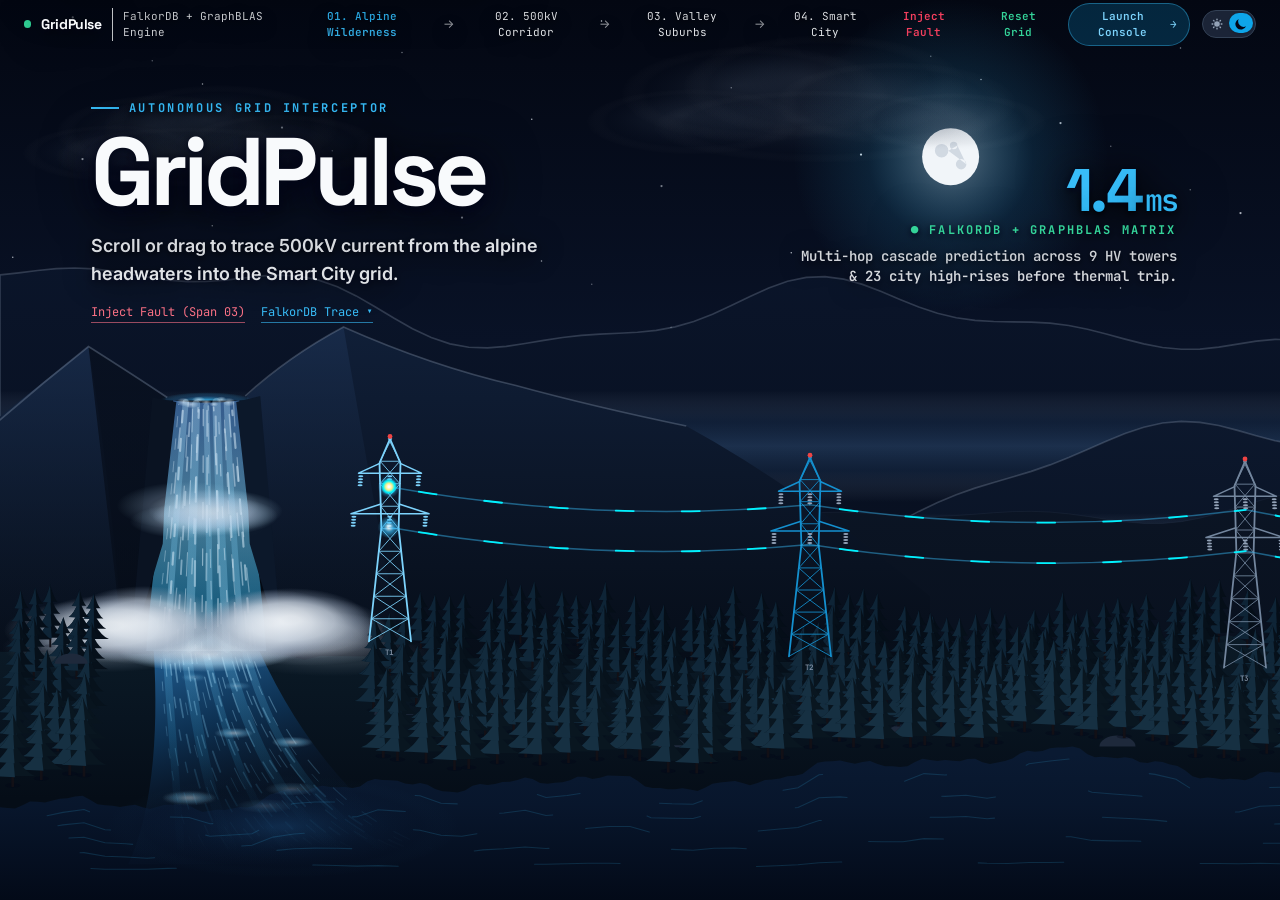
==== commit ad961f1a: "Make tower icons smaller and boxed across grid views" ====
--- a/frontend/index.html
+++ b/frontend/index.html
@@ -653,6 +653,6 @@
         </div>
     </div>
 
-    <script src="assets/grid-icons.js?v=71df940e6df3"></script><script src="assets/world.js?v=675f22aa61c4"></script><script src="assets/app.js?v=5e1ab91ba922"></script><script src="assets/features.js?v=1eaa45fa9ba9"></script>
+    <script src="assets/grid-icons.js?v=82017f277623"></script><script src="assets/world.js?v=675f22aa61c4"></script><script src="assets/app.js?v=db5ed2e16782"></script><script src="assets/features.js?v=1eaa45fa9ba9"></script>
 </body>
 </html>
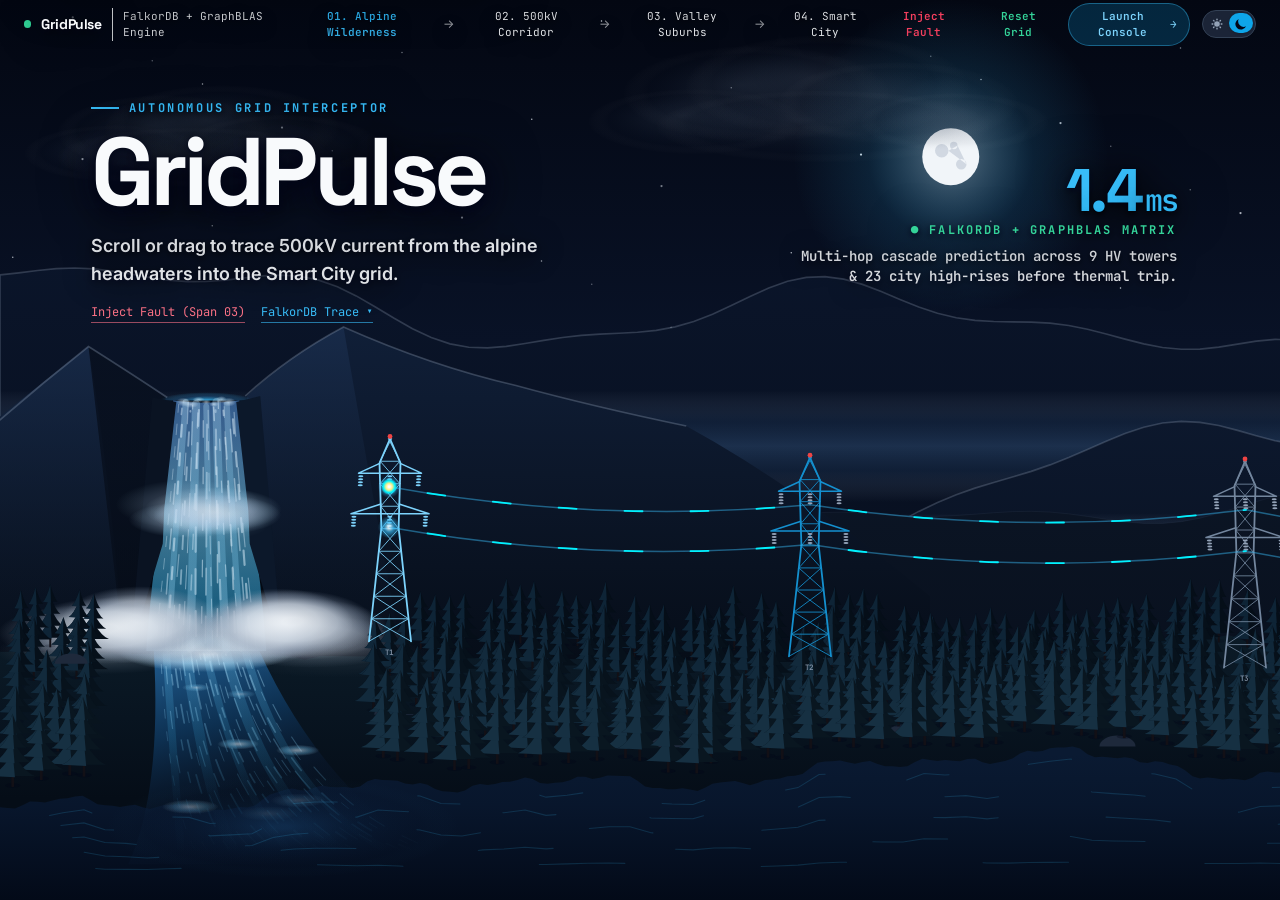
==== commit 3e0947ab: "feat(ui): AI operator mode for console scenario buttons Adds a 'Run with' selector (deterministic pi" ====
--- a/frontend/index.html
+++ b/frontend/index.html
@@ -13,7 +13,7 @@
 
 
 
-    <link rel="stylesheet" href="assets/design.css?v=aa6811d2c582">
+    <link rel="stylesheet" href="assets/design.css?v=48e95b1bf7f5">
 </head>
 <body class="text-slate-100 antialiased selection:bg-sky-500 selection:text-white">
 
@@ -562,7 +562,14 @@
                             500kV Double-Circuit Corridor (T1–T9) → MetroGrid
                         </h3>
                     </div>
-                    <div class="flex flex-wrap gap-2 font-mono text-xs">
+                    <div class="flex flex-wrap gap-2 font-mono text-xs items-center">
+                        <label class="flex items-center gap-1.5 px-2 py-1 rounded-xl border border-slate-700/60 text-slate-500 dark:text-slate-300" title="AI operator: the Groq agent investigates with graph tools and proposes a plan; the graph guard approves it before anything executes. Falls back to the deterministic pipeline.">
+                            Run with
+                            <select id="console-scenario-mode" style="background:#0f172a;color:#7dd3fc;border:1px solid #334155;border-radius:8px;padding:2px 6px;font:600 11px 'JetBrains Mono',monospace;color-scheme:dark">
+                                <option value="deterministic">Deterministic pipeline</option>
+                                <option value="agent">AI operator (agent)</option>
+                            </select>
+                        </label>
                         <button onclick="triggerConsoleScenario(1)" class="px-3 py-1.5 rounded-xl bg-rose-500/15 text-rose-500 dark:text-rose-400 border border-rose-500/30 hover:bg-rose-500/25">
                             Scenario 1: Lightning (TX_882)
                         </button>
@@ -653,6 +660,6 @@
         </div>
     </div>
 
-    <script src="assets/grid-icons.js?v=82017f277623"></script><script src="assets/world.js?v=675f22aa61c4"></script><script src="assets/app.js?v=db5ed2e16782"></script><script src="assets/features.js?v=1eaa45fa9ba9"></script>
+    <script src="assets/grid-icons.js?v=82017f277623"></script><script src="assets/world.js?v=b6fbd693efa1"></script><script src="assets/app.js?v=a2ad95693365"></script><script src="assets/features.js?v=1eaa45fa9ba9"></script>
 </body>
 </html>
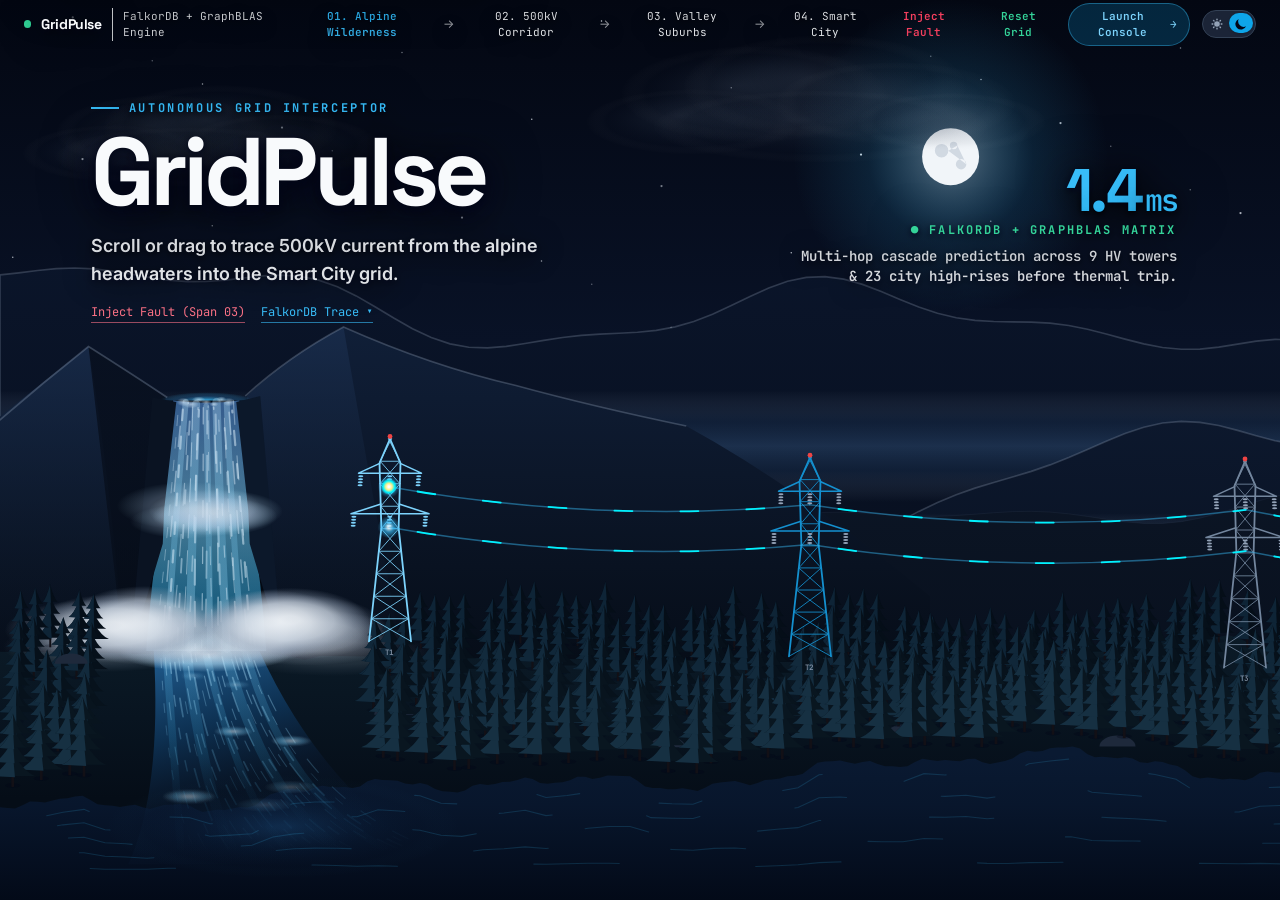
==== commit d9efc214: "fix(ui): escape agent steps, readable day mode, resilient sessions - escape LLM tool names and ids r" ====
--- a/frontend/index.html
+++ b/frontend/index.html
@@ -13,7 +13,7 @@
 
 
 
-    <link rel="stylesheet" href="assets/design.css?v=48e95b1bf7f5">
+    <link rel="stylesheet" href="assets/design.css?v=1b8bdd802d88">
 </head>
 <body class="text-slate-100 antialiased selection:bg-sky-500 selection:text-white">
 
@@ -144,7 +144,7 @@
                         Y-BUS SPARSE ADMITTANCE GRAPH
                     </div>
                     <p class="mt-2 text-xs sm:text-sm font-mono font-semibold leading-relaxed opacity-90">
-                        (:HydroPlant)-[:FEEDS {mw: 840}]-&gt;(:Tower_T1)<br>
+                        (:HydroPlant)-[:FEEDS {mw: 840}]-&gt;(:Tower {id:'T1'})<br>
                         <span class="text-sky-300 day-accent-sky font-bold">Zero SQL joins • Pure linear algebra</span>
                     </p>
                 </div>
@@ -390,12 +390,12 @@
 
                     <div id="gateway-message" role="status" class="text-sm text-rose-400"></div><form onsubmit="handleGatewaySubmit(event)" class="space-y-4">
                         <div>
-                            <label class="block text-[10px] font-mono uppercase tracking-wider text-slate-500 dark:text-slate-400 mb-1.5">OPERATOR CALLSIGN / EMAIL</label>
-                            <input id="login-email-input" type="text" value="operator@gridpulse.io" class="scada-input w-full rounded-xl px-3.5 py-2.5 text-xs font-mono focus:outline-none focus:border-sky-400">
+                            <label for="login-email-input" class="block text-[10px] font-mono uppercase tracking-wider text-slate-500 dark:text-slate-400 mb-1.5">OPERATOR CALLSIGN / EMAIL</label>
+                            <input id="login-email-input" type="text" autocomplete="username" value="operator@gridpulse.io" class="scada-input w-full rounded-xl px-3.5 py-2.5 text-xs font-mono focus:outline-none focus:border-sky-400">
                         </div>
                         <div>
-                            <label class="block text-[10px] font-mono uppercase tracking-wider text-slate-500 dark:text-slate-400 mb-1.5">SCADA ACCESS TOKEN / PASSWORD</label>
-                            <input id="login-pass-input" type="password"  class="scada-input w-full rounded-xl px-3.5 py-2.5 text-xs font-mono focus:outline-none focus:border-sky-400">
+                            <label for="login-pass-input" class="block text-[10px] font-mono uppercase tracking-wider text-slate-500 dark:text-slate-400 mb-1.5">SCADA ACCESS TOKEN / PASSWORD</label>
+                            <input id="login-pass-input" type="password" autocomplete="current-password"  class="scada-input w-full rounded-xl px-3.5 py-2.5 text-xs font-mono focus:outline-none focus:border-sky-400">
                         </div>
                         <button id="gateway-submit-button" type="submit" class="w-full py-3 rounded-xl bg-sky-400 hover:bg-sky-300 text-slate-950 font-mono text-xs font-bold tracking-wide transition shadow-lg shadow-sky-500/20">
                             Authenticate &amp; enter console →
@@ -455,7 +455,7 @@
         <!-- Top Command Bar -->
         <header class="sticky top-0 z-40 h-14 px-4 sm:px-6 scada-surface border-b flex items-center justify-between">
             <div class="flex items-center gap-3">
-                <button onclick="toggleScadaMenu()" class="p-2 rounded-lg border border-slate-700/60 hover:border-sky-400 text-slate-700 dark:text-slate-200 transition" title="Open Workspace Navigation">
+                <button id="scada-menu-button" onclick="toggleScadaMenu()" aria-label="Open workspace navigation" aria-controls="scada-menu-drawer" aria-expanded="false" class="p-2 rounded-lg border border-slate-700/60 hover:border-sky-400 text-slate-700 dark:text-slate-200 transition" title="Open Workspace Navigation">
                     <svg class="w-4 h-4" fill="none" stroke="currentColor" stroke-width="2" viewBox="0 0 24 24">
                         <path stroke-linecap="round" stroke-linejoin="round" d="M4 6h16M4 12h16M4 18h16"/>
                     </svg>
@@ -492,11 +492,11 @@
         </header>
 
         <!-- Slide-Over Hamburger Navigation Drawer -->
-        <div id="scada-menu-drawer" class="fixed inset-y-0 left-0 z-50 w-72 scada-surface p-5 transform -translate-x-full transition-transform duration-300 flex flex-col justify-between">
+        <div id="scada-menu-drawer" inert class="fixed inset-y-0 left-0 z-50 w-72 scada-surface p-5 transform -translate-x-full transition-transform duration-300 flex flex-col justify-between">
             <div class="space-y-5">
                 <div class="flex items-center justify-between border-b border-slate-700/40 pb-3">
                     <span class="font-mono text-xs uppercase tracking-widest text-sky-400">SCADA WORKSPACES</span>
-                    <button onclick="toggleScadaMenu()" class="text-xs font-mono text-slate-400 hover:text-white">✕</button>
+                    <button onclick="toggleScadaMenu()" aria-label="Close workspace navigation" class="text-xs font-mono text-slate-400 hover:text-white">✕</button>
                 </div>
                 <nav class="space-y-2 font-mono text-xs">
                     <button data-scada-nav="topology" aria-current="page" onclick="switchScadaPage('topology')" class="scada-nav-link scada-nav-active">
@@ -593,7 +593,7 @@
             <!-- Sub-Page 2: Cypher Studio -->
             <div id="scada-page-cypher" class="hidden scada-surface rounded-3xl p-6 space-y-4">
                 <h3 class="font-display font-bold text-xl text-slate-900 dark:text-white">FalkorDB Multi-Hop Cypher Studio</h3>
-                <form id="trace-form" class="integration-controls"><label>Origin asset <input id="trace-origin" value="TX_882" required></label><label>Maximum hops <input id="trace-hops" type="number" min="1" max="20" value="6" required></label><button>Run cascade trace</button></form><pre id="trace-result" class="integration-result"></pre><pre id="console-cypher-pre" class="text-xs font-mono bg-slate-950 text-sky-300 p-4 rounded-2xl border border-slate-800 overflow-x-auto leading-relaxed">Run a trace to inspect the backend Cypher evidence.</pre>
+                <form id="trace-form" class="integration-controls"><label>Origin asset <input id="trace-origin" value="TX_882" required></label><label>Maximum hops <input id="trace-hops" type="number" min="1" max="12" value="10" required></label><button>Run cascade trace</button></form><pre id="trace-result" class="integration-result"></pre><pre id="console-cypher-pre" class="text-xs font-mono bg-slate-950 text-sky-300 p-4 rounded-2xl border border-slate-800 overflow-x-auto leading-relaxed">Run a trace to inspect the backend Cypher evidence.</pre>
             </div>
 
             <!-- Sub-Page 3: SCADA MCP Agent Loop -->
@@ -660,6 +660,6 @@
         </div>
     </div>
 
-    <script src="assets/grid-icons.js?v=82017f277623"></script><script src="assets/world.js?v=b6fbd693efa1"></script><script src="assets/app.js?v=a2ad95693365"></script><script src="assets/features.js?v=1eaa45fa9ba9"></script>
+    <script src="assets/grid-icons.js?v=82017f277623"></script><script src="assets/world.js?v=02948cf97b12"></script><script src="assets/app.js?v=dfc3a4f36646"></script><script src="assets/features.js?v=faf495b6b9db"></script>
 </body>
 </html>
--- a/frontend/assets/design.css
+++ b/frontend/assets/design.css
@@ -28,6 +28,13 @@
         }
         #realistic-world-canvas:active {
             cursor: grabbing;
+        }
+        /* Let pointer drags scrub the corridor on touch screens instead of being taken over by the browser. */
+        #realistic-world-canvas { touch-action: none; }
+        /* Evidence must stay copyable even though the landing chrome disables selection. */
+        pre, code, input, textarea, td, .integration-result, .feature-pre, .feature-meta, .feature-list article,
+        #ask-grid-answer, #console-mcp-log, #console-cypher-pre, #trace-result, #agent-result, #audit-result {
+            user-select: text;
         }
         .transparent-header {
             background: transparent;
@@ -189,3 +196,10 @@
 @keyframes authSuccess{50%{transform:scale(1.012)}to{transform:scale(1)}}
 @keyframes authError{20%,60%{transform:translateX(-3px)}40%,80%{transform:translateX(3px)}to{transform:translateX(0)}}
 @media(prefers-reduced-motion:reduce){.app-view{transition:none}.app-view.view-hidden{transform:none;filter:none}#view-gateway.view-active .gateway-hero,#view-gateway.view-active .gateway-auth-card,#view-console.view-active>header,#view-console.view-active .console-main,.gateway-auth-card.is-authenticating #gateway-message::before,.gateway-auth-card.is-auth-success,.gateway-auth-card.is-auth-error,#scada-topology-view:fullscreen,#scada-topology-view.topology-expanded,#scada-topology-view.topology-returning,#scada-topology-view:fullscreen canvas,#scada-topology-view.topology-expanded canvas,#scada-topology-view.topology-returning canvas{animation:none}.scada-nav-link,.feature-button{transition:none}}
+
+/* Day mode: console results and feature text were inheriting the night palette on white panels. */
+html:not(.dark) #view-console .integration-result,html:not(.dark) .integration-controls label,html:not(.dark) .integration-controls input,html:not(.dark) #console-audit-tbody td{color:#0f172a}
+html:not(.dark) .integration-controls input{border-color:#94a3b8;background:#fff}
+html:not(.dark) .feature-pre{color:#0e7490}html:not(.dark) .feature-metrics,html:not(.dark) .feature-metrics span{color:#334155}
+html:not(.dark) .feature-status{color:#b45309}html:not(.dark) .feature-copy,html:not(.dark) .feature-meta,html:not(.dark) .feature-form label{color:#475569}
+button[onclick="toggleDayNight()"]:focus-visible,.scada-nav-link:focus-visible{outline:2px solid #38bdf8;outline-offset:2px}
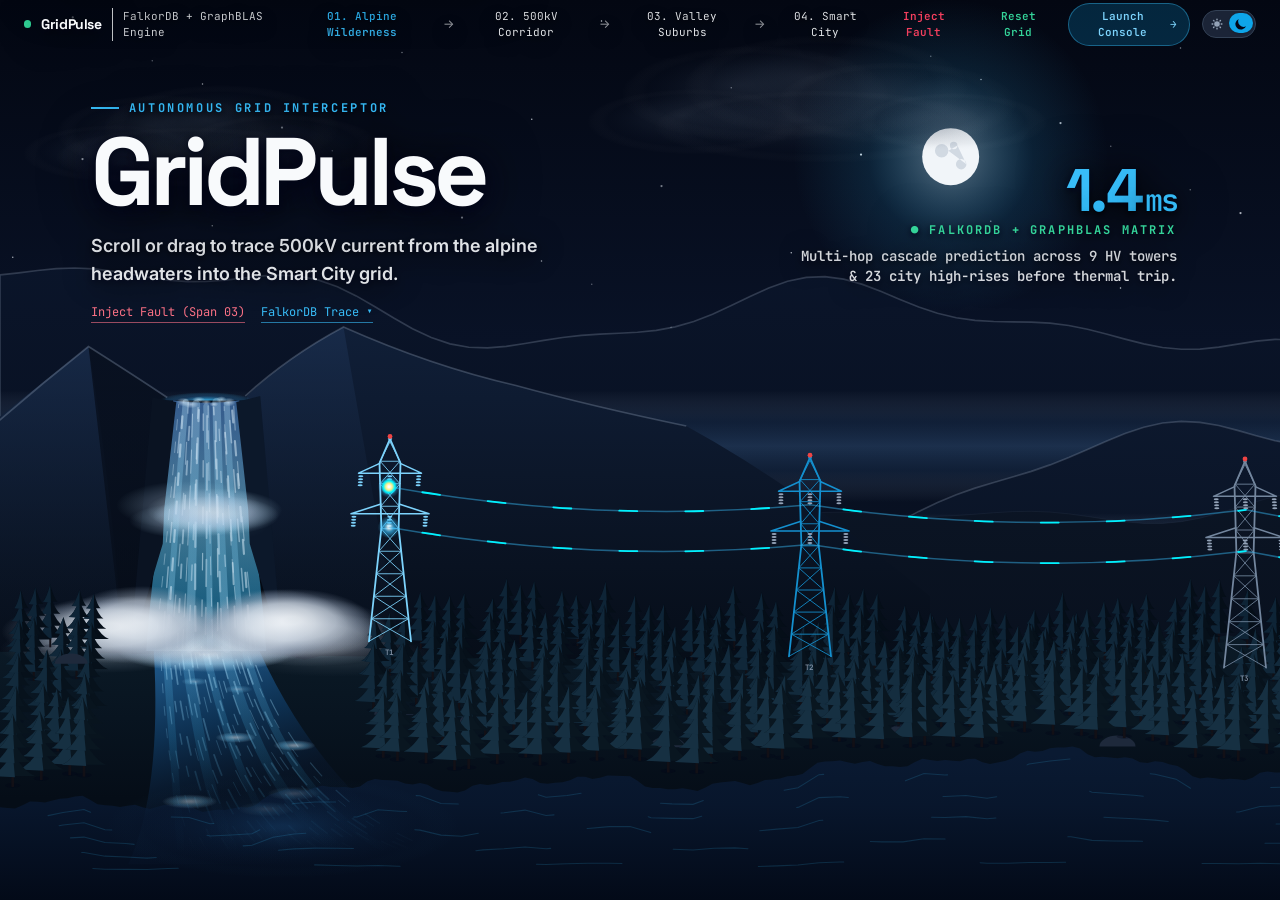
==== commit 84761f24: "feat(ui): readable cascade trace summary in the Cypher Studio The studio printed the whole trace res" ====
--- a/frontend/index.html
+++ b/frontend/index.html
@@ -13,7 +13,7 @@
 
 
 
-    <link rel="stylesheet" href="assets/design.css?v=1b8bdd802d88">
+    <link rel="stylesheet" href="assets/design.css?v=d13d92c98e03">
 </head>
 <body class="text-slate-100 antialiased selection:bg-sky-500 selection:text-white">
 
@@ -593,7 +593,7 @@
             <!-- Sub-Page 2: Cypher Studio -->
             <div id="scada-page-cypher" class="hidden scada-surface rounded-3xl p-6 space-y-4">
                 <h3 class="font-display font-bold text-xl text-slate-900 dark:text-white">FalkorDB Multi-Hop Cypher Studio</h3>
-                <form id="trace-form" class="integration-controls"><label>Origin asset <input id="trace-origin" value="TX_882" required></label><label>Maximum hops <input id="trace-hops" type="number" min="1" max="12" value="10" required></label><button>Run cascade trace</button></form><pre id="trace-result" class="integration-result"></pre><pre id="console-cypher-pre" class="text-xs font-mono bg-slate-950 text-sky-300 p-4 rounded-2xl border border-slate-800 overflow-x-auto leading-relaxed">Run a trace to inspect the backend Cypher evidence.</pre>
+                <form id="trace-form" class="integration-controls"><label>Origin asset <input id="trace-origin" value="TX_882" required></label><label>Maximum hops <input id="trace-hops" type="number" min="1" max="12" value="10" required></label><label class="trace-trip"><span><input id="trace-trip" type="checkbox" checked> Simulate primary circuit trip</span></label><button>Run cascade trace</button></form><div id="trace-result" class="trace-result" aria-live="polite"></div><pre id="console-cypher-pre" class="text-xs font-mono bg-slate-950 text-sky-300 p-4 rounded-2xl border border-slate-800 overflow-x-auto leading-relaxed">Run a trace to inspect the backend Cypher evidence.</pre>
             </div>
 
             <!-- Sub-Page 3: SCADA MCP Agent Loop -->
@@ -660,6 +660,6 @@
         </div>
     </div>
 
-    <script src="assets/grid-icons.js?v=82017f277623"></script><script src="assets/world.js?v=02948cf97b12"></script><script src="assets/app.js?v=dfc3a4f36646"></script><script src="assets/features.js?v=faf495b6b9db"></script>
+    <script src="assets/grid-icons.js?v=82017f277623"></script><script src="assets/world.js?v=02948cf97b12"></script><script src="assets/app.js?v=366b6e435ad9"></script><script src="assets/features.js?v=faf495b6b9db"></script>
 </body>
 </html>
--- a/frontend/assets/design.css
+++ b/frontend/assets/design.css
@@ -203,3 +203,24 @@
 html:not(.dark) .feature-pre{color:#0e7490}html:not(.dark) .feature-metrics,html:not(.dark) .feature-metrics span{color:#334155}
 html:not(.dark) .feature-status{color:#b45309}html:not(.dark) .feature-copy,html:not(.dark) .feature-meta,html:not(.dark) .feature-form label{color:#475569}
 button[onclick="toggleDayNight()"]:focus-visible,.scada-nav-link:focus-visible{outline:2px solid #38bdf8;outline-offset:2px}
+
+/* Cypher Studio trace summary */
+.trace-result{display:grid;gap:12px;font-size:13px;color:#e2e8f0}.trace-result:empty{display:none}
+.trace-head{display:flex;flex-wrap:wrap;gap:10px;align-items:center}.trace-sub{color:#94a3b8;font:12px "JetBrains Mono",monospace;overflow-wrap:anywhere}
+.trace-pill{padding:4px 10px;border-radius:999px;font:600 11px "JetBrains Mono",monospace;letter-spacing:.06em;border:1px solid}
+.trace-pill.trace-ok{color:#10b981;border-color:rgba(16,185,129,.5);background:rgba(16,185,129,.1)}.trace-pill.trace-bad{color:#ef4444;border-color:rgba(239,68,68,.5);background:rgba(239,68,68,.1)}
+.trace-pill.trace-warn{color:#f59e0b;border-color:rgba(245,158,11,.5);background:rgba(245,158,11,.1)}.trace-pill.trace-info{color:#38bdf8;border-color:rgba(56,189,248,.5);background:rgba(56,189,248,.1)}
+.trace-stats{display:grid;grid-template-columns:repeat(auto-fit,minmax(150px,1fr));gap:10px}
+.trace-stat{padding:10px 12px;border:1px solid rgba(71,85,105,.45);border-radius:12px;background:rgba(15,23,42,.6);min-width:0}
+.trace-stat small{display:block;color:#94a3b8;font:10px "JetBrains Mono",monospace;text-transform:uppercase;letter-spacing:.12em}
+.trace-stat b{display:block;margin-top:4px;font:600 16px "Space Grotesk",sans-serif;overflow-wrap:anywhere}
+.trace-stat.trace-bad b,td.trace-bad{color:#ef4444}.trace-stat.trace-ok b{color:#10b981}td.trace-warn{color:#f59e0b}
+.trace-h{margin:4px 0 -4px;color:#94a3b8;font:600 10px "JetBrains Mono",monospace;text-transform:uppercase;letter-spacing:.14em}
+.trace-path{font:12px "JetBrains Mono",monospace;color:#38bdf8;overflow-wrap:anywhere;line-height:1.6}
+.trace-list{margin:0;padding-left:18px;display:grid;gap:3px}.trace-mono{font:11.5px "JetBrains Mono",monospace;color:#cbd5e1}
+.trace-table{width:100%;border-collapse:collapse;font-size:12.5px}.trace-table th,.trace-table td{text-align:left;padding:6px 8px;border-bottom:1px solid rgba(71,85,105,.35)}.trace-table th{color:#94a3b8;font-weight:600}
+.trace-raw summary{cursor:pointer;color:#38bdf8;font:12px "JetBrains Mono",monospace}.trace-raw pre{margin-top:8px}
+.trace-trip span{display:flex;align-items:center;gap:6px;min-height:38px}
+html:not(.dark) .trace-result{color:#0f172a}html:not(.dark) .trace-stat{background:#f8fafc;border-color:#cbd5e1}html:not(.dark) .trace-sub,html:not(.dark) .trace-h,html:not(.dark) .trace-stat small,html:not(.dark) .trace-table th{color:#475569}
+html:not(.dark) .trace-path,html:not(.dark) .trace-raw summary{color:#0369a1}html:not(.dark) .trace-mono{color:#334155}
+html:not(.dark) .trace-stat.trace-bad b,html:not(.dark) td.trace-bad,html:not(.dark) .trace-pill.trace-bad{color:#b91c1c}html:not(.dark) .trace-stat.trace-ok b,html:not(.dark) .trace-pill.trace-ok{color:#047857}
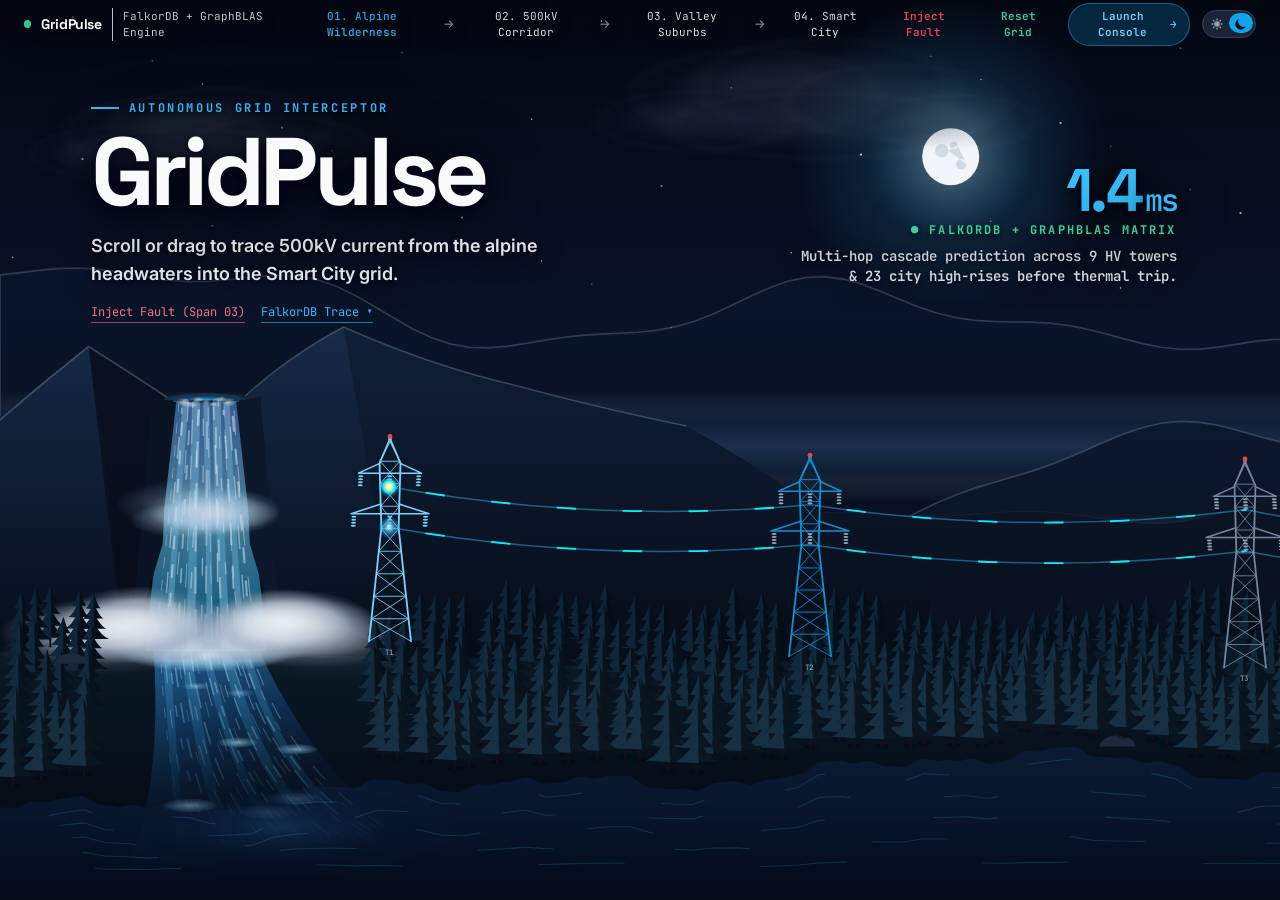
==== commit 31dcf62b: "feat(ui): readable agent, audit and query results instead of raw JSON - MCP agent advice: verdict, p" ====
--- a/frontend/index.html
+++ b/frontend/index.html
@@ -13,7 +13,7 @@
 
 
 
-    <link rel="stylesheet" href="assets/design.css?v=d13d92c98e03">
+    <link rel="stylesheet" href="assets/design.css?v=de314e3d1205">
 </head>
 <body class="text-slate-100 antialiased selection:bg-sky-500 selection:text-white">
 
@@ -599,7 +599,7 @@
             <!-- Sub-Page 3: SCADA MCP Agent Loop -->
             <div id="scada-page-mcp" class="hidden scada-surface rounded-3xl p-6 space-y-4">
                 <h3 class="font-display font-bold text-xl text-slate-900 dark:text-white">Zero-Guessing SCADA MCP Tool Stream</h3>
-                <form id="agent-form" class="integration-controls"><label>Ask the grid agent <input id="agent-question" placeholder="Explain the current grid risk" maxlength="2000" required></label><label><input id="agent-execute" type="checkbox"> Execute validated plan (operator)</label><button>Request advice</button></form><pre id="agent-result" class="integration-result"></pre><div id="console-mcp-log" class="bg-slate-950 text-slate-300 font-mono text-xs p-4 rounded-2xl border border-slate-800 space-y-2 h-80 overflow-y-auto">Awaiting backend agent activity.
+                <form id="agent-form" class="integration-controls"><label>Ask the grid agent <input id="agent-question" placeholder="Explain the current grid risk" maxlength="2000" required></label><label><input id="agent-execute" type="checkbox"> Execute validated plan (operator)</label><button>Request advice</button></form><div id="agent-result" class="trace-result" aria-live="polite"></div><div id="console-mcp-log" class="bg-slate-950 text-slate-300 font-mono text-xs p-4 rounded-2xl border border-slate-800 space-y-2 h-80 overflow-y-auto">Awaiting backend agent activity.
                 </div>
             </div>
 
@@ -607,7 +607,7 @@
             <div id="scada-page-audit" class="hidden scada-surface rounded-3xl p-6 space-y-4">
                 <h3 class="font-display font-bold text-xl text-slate-900 dark:text-white">NERC CIP Deterministic Audit Trail</h3>
                 <p class="text-xs font-mono text-slate-400">Every physical breaker actuation is backed by a verified FalkorDB Cypher trace.</p>
-                <div class="integration-controls"><button id="audit-refresh">Refresh</button><button id="audit-verify">Verify hash chain</button><button id="audit-export">Export JSON</button></div><pre id="audit-result" class="integration-result"></pre><div class="overflow-x-auto">
+                <div class="integration-controls"><button id="audit-refresh">Refresh</button><button id="audit-verify">Verify hash chain</button><button id="audit-export">Export JSON</button></div><div id="audit-result" class="trace-result" aria-live="polite"></div><div class="overflow-x-auto">
                     <table class="w-full text-left font-mono text-xs">
                         <thead>
                             <tr class="border-b border-slate-700/50 text-slate-400 text-[10px] uppercase">
@@ -634,7 +634,7 @@
                 </form>
                 <p id="ask-grid-status" class="feature-status" role="status"></p>
                 <div class="feature-grid"><article class="feature-card"><h3>Answer</h3><p id="ask-grid-answer">Ask a question to see a response.</p></article><article class="feature-card"><h3>Query evidence</h3><div id="ask-grid-meta" class="feature-meta">No query yet.</div><pre id="ask-grid-cypher" class="feature-pre"></pre></article></div>
-                <details class="feature-card"><summary>Query rows</summary><pre id="ask-grid-rows" class="feature-pre"></pre></details>
+                <details class="feature-card"><summary>Query rows</summary><div id="ask-grid-rows" class="trace-result"></div></details>
             </section>
 
             <section id="scada-page-networks" class="hidden scada-surface feature-page">
@@ -660,6 +660,6 @@
         </div>
     </div>
 
-    <script src="assets/grid-icons.js?v=82017f277623"></script><script src="assets/world.js?v=02948cf97b12"></script><script src="assets/app.js?v=366b6e435ad9"></script><script src="assets/features.js?v=faf495b6b9db"></script>
+    <script src="assets/grid-icons.js?v=82017f277623"></script><script src="assets/world.js?v=02948cf97b12"></script><script src="assets/app.js?v=b93d28834552"></script><script src="assets/features.js?v=6165cd3bef0a"></script>
 </body>
 </html>
--- a/frontend/assets/design.css
+++ b/frontend/assets/design.css
@@ -224,3 +224,7 @@
 html:not(.dark) .trace-result{color:#0f172a}html:not(.dark) .trace-stat{background:#f8fafc;border-color:#cbd5e1}html:not(.dark) .trace-sub,html:not(.dark) .trace-h,html:not(.dark) .trace-stat small,html:not(.dark) .trace-table th{color:#475569}
 html:not(.dark) .trace-path,html:not(.dark) .trace-raw summary{color:#0369a1}html:not(.dark) .trace-mono{color:#334155}
 html:not(.dark) .trace-stat.trace-bad b,html:not(.dark) td.trace-bad,html:not(.dark) .trace-pill.trace-bad{color:#b91c1c}html:not(.dark) .trace-stat.trace-ok b,html:not(.dark) .trace-pill.trace-ok{color:#047857}
+.audit-evidence summary{cursor:pointer;list-style:none;display:flex;align-items:center;gap:6px}.audit-evidence summary::-webkit-details-marker{display:none}.audit-view{color:#38bdf8;font-size:11px}
+.audit-detail{margin-top:10px;padding:12px;border:1px solid rgba(71,85,105,.4);border-radius:12px;background:rgba(2,6,23,.45);min-width:280px;white-space:normal}
+.audit-reason{margin:0;font-size:13px;line-height:1.5}ul.trace-bad{color:#ef4444}
+html:not(.dark) .audit-detail{background:#f8fafc;border-color:#cbd5e1}html:not(.dark) .audit-view{color:#0369a1}html:not(.dark) ul.trace-bad{color:#b91c1c}
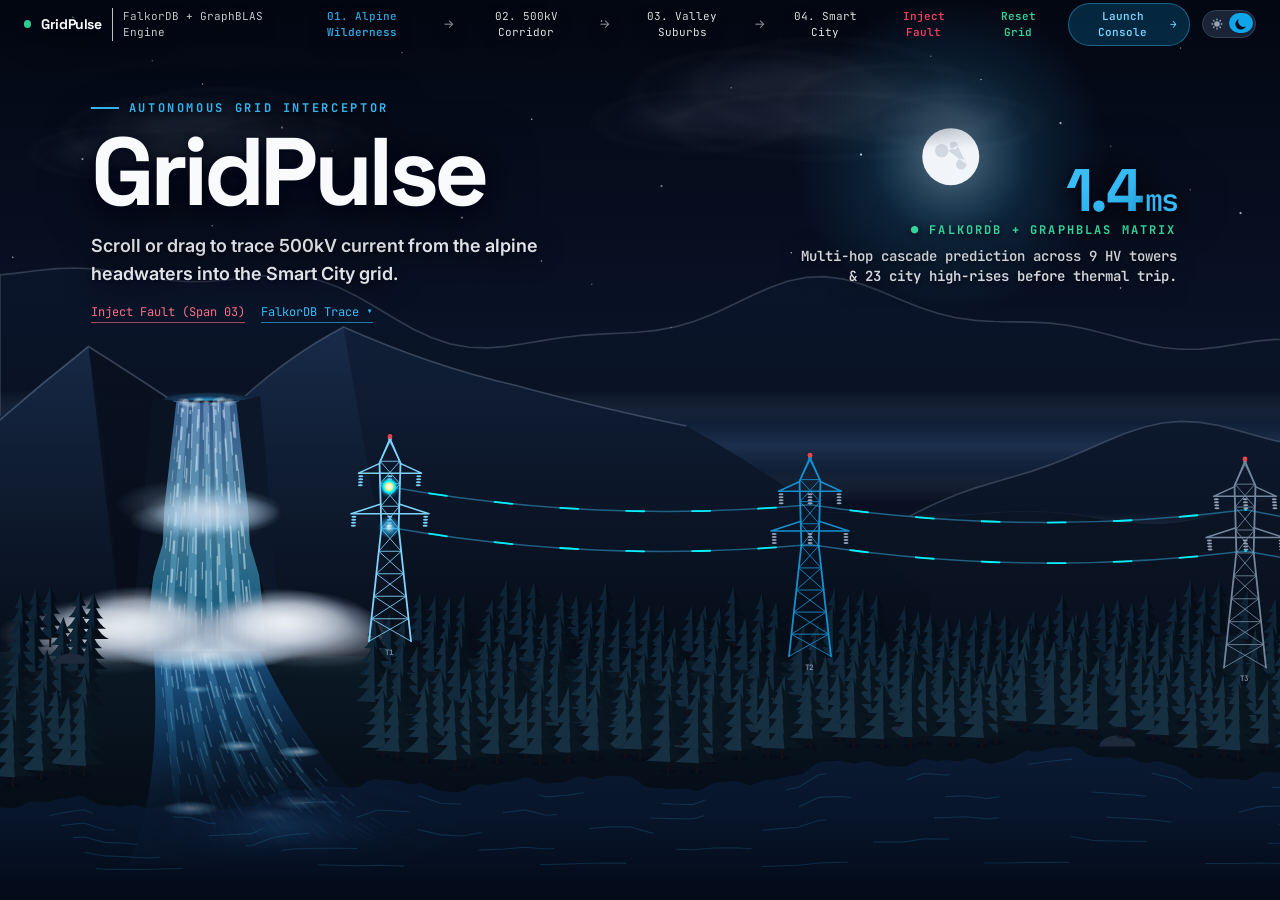
==== commit 06e15852: "Fix light mode contrast across console workspaces" ====
--- a/frontend/index.html
+++ b/frontend/index.html
@@ -13,7 +13,7 @@
 
 
 
-    <link rel="stylesheet" href="assets/design.css?v=de314e3d1205">
+    <link rel="stylesheet" href="assets/design.css?v=cdc459945cef">
 </head>
 <body class="text-slate-100 antialiased selection:bg-sky-500 selection:text-white">
 
@@ -144,7 +144,7 @@
                         Y-BUS SPARSE ADMITTANCE GRAPH
                     </div>
                     <p class="mt-2 text-xs sm:text-sm font-mono font-semibold leading-relaxed opacity-90">
-                        (:HydroPlant)-[:FEEDS {mw: 840}]-&gt;(:Tower {id:'T1'})<br>
+                        (:HydroPlant)-[:FEEDS {mw: 840}]-&gt;(:Tower_T1)<br>
                         <span class="text-sky-300 day-accent-sky font-bold">Zero SQL joins • Pure linear algebra</span>
                     </p>
                 </div>
@@ -390,12 +390,12 @@
 
                     <div id="gateway-message" role="status" class="text-sm text-rose-400"></div><form onsubmit="handleGatewaySubmit(event)" class="space-y-4">
                         <div>
-                            <label for="login-email-input" class="block text-[10px] font-mono uppercase tracking-wider text-slate-500 dark:text-slate-400 mb-1.5">OPERATOR CALLSIGN / EMAIL</label>
-                            <input id="login-email-input" type="text" autocomplete="username" value="operator@gridpulse.io" class="scada-input w-full rounded-xl px-3.5 py-2.5 text-xs font-mono focus:outline-none focus:border-sky-400">
+                            <label class="block text-[10px] font-mono uppercase tracking-wider text-slate-500 dark:text-slate-400 mb-1.5">OPERATOR CALLSIGN / EMAIL</label>
+                            <input id="login-email-input" type="text" value="operator@gridpulse.io" class="scada-input w-full rounded-xl px-3.5 py-2.5 text-xs font-mono focus:outline-none focus:border-sky-400">
                         </div>
                         <div>
-                            <label for="login-pass-input" class="block text-[10px] font-mono uppercase tracking-wider text-slate-500 dark:text-slate-400 mb-1.5">SCADA ACCESS TOKEN / PASSWORD</label>
-                            <input id="login-pass-input" type="password" autocomplete="current-password"  class="scada-input w-full rounded-xl px-3.5 py-2.5 text-xs font-mono focus:outline-none focus:border-sky-400">
+                            <label class="block text-[10px] font-mono uppercase tracking-wider text-slate-500 dark:text-slate-400 mb-1.5">SCADA ACCESS TOKEN / PASSWORD</label>
+                            <input id="login-pass-input" type="password"  class="scada-input w-full rounded-xl px-3.5 py-2.5 text-xs font-mono focus:outline-none focus:border-sky-400">
                         </div>
                         <button id="gateway-submit-button" type="submit" class="w-full py-3 rounded-xl bg-sky-400 hover:bg-sky-300 text-slate-950 font-mono text-xs font-bold tracking-wide transition shadow-lg shadow-sky-500/20">
                             Authenticate &amp; enter console →
@@ -455,7 +455,7 @@
         <!-- Top Command Bar -->
         <header class="sticky top-0 z-40 h-14 px-4 sm:px-6 scada-surface border-b flex items-center justify-between">
             <div class="flex items-center gap-3">
-                <button id="scada-menu-button" onclick="toggleScadaMenu()" aria-label="Open workspace navigation" aria-controls="scada-menu-drawer" aria-expanded="false" class="p-2 rounded-lg border border-slate-700/60 hover:border-sky-400 text-slate-700 dark:text-slate-200 transition" title="Open Workspace Navigation">
+                <button onclick="toggleScadaMenu()" class="p-2 rounded-lg border border-slate-700/60 hover:border-sky-400 text-slate-700 dark:text-slate-200 transition" title="Open Workspace Navigation">
                     <svg class="w-4 h-4" fill="none" stroke="currentColor" stroke-width="2" viewBox="0 0 24 24">
                         <path stroke-linecap="round" stroke-linejoin="round" d="M4 6h16M4 12h16M4 18h16"/>
                     </svg>
@@ -492,11 +492,11 @@
         </header>
 
         <!-- Slide-Over Hamburger Navigation Drawer -->
-        <div id="scada-menu-drawer" inert class="fixed inset-y-0 left-0 z-50 w-72 scada-surface p-5 transform -translate-x-full transition-transform duration-300 flex flex-col justify-between">
+        <div id="scada-menu-drawer" class="fixed inset-y-0 left-0 z-50 w-72 scada-surface p-5 transform -translate-x-full transition-transform duration-300 flex flex-col justify-between">
             <div class="space-y-5">
                 <div class="flex items-center justify-between border-b border-slate-700/40 pb-3">
                     <span class="font-mono text-xs uppercase tracking-widest text-sky-400">SCADA WORKSPACES</span>
-                    <button onclick="toggleScadaMenu()" aria-label="Close workspace navigation" class="text-xs font-mono text-slate-400 hover:text-white">✕</button>
+                    <button onclick="toggleScadaMenu()" class="text-xs font-mono text-slate-400 hover:text-white">✕</button>
                 </div>
                 <nav class="space-y-2 font-mono text-xs">
                     <button data-scada-nav="topology" aria-current="page" onclick="switchScadaPage('topology')" class="scada-nav-link scada-nav-active">
@@ -562,14 +562,7 @@
                             500kV Double-Circuit Corridor (T1–T9) → MetroGrid
                         </h3>
                     </div>
-                    <div class="flex flex-wrap gap-2 font-mono text-xs items-center">
-                        <label class="flex items-center gap-1.5 px-2 py-1 rounded-xl border border-slate-700/60 text-slate-500 dark:text-slate-300" title="AI operator: the Groq agent investigates with graph tools and proposes a plan; the graph guard approves it before anything executes. Falls back to the deterministic pipeline.">
-                            Run with
-                            <select id="console-scenario-mode" style="background:#0f172a;color:#7dd3fc;border:1px solid #334155;border-radius:8px;padding:2px 6px;font:600 11px 'JetBrains Mono',monospace;color-scheme:dark">
-                                <option value="deterministic">Deterministic pipeline</option>
-                                <option value="agent">AI operator (agent)</option>
-                            </select>
-                        </label>
+                    <div class="flex flex-wrap gap-2 font-mono text-xs">
                         <button onclick="triggerConsoleScenario(1)" class="px-3 py-1.5 rounded-xl bg-rose-500/15 text-rose-500 dark:text-rose-400 border border-rose-500/30 hover:bg-rose-500/25">
                             Scenario 1: Lightning (TX_882)
                         </button>
@@ -593,13 +586,13 @@
             <!-- Sub-Page 2: Cypher Studio -->
             <div id="scada-page-cypher" class="hidden scada-surface rounded-3xl p-6 space-y-4">
                 <h3 class="font-display font-bold text-xl text-slate-900 dark:text-white">FalkorDB Multi-Hop Cypher Studio</h3>
-                <form id="trace-form" class="integration-controls"><label>Origin asset <input id="trace-origin" value="TX_882" required></label><label>Maximum hops <input id="trace-hops" type="number" min="1" max="12" value="10" required></label><label class="trace-trip"><span><input id="trace-trip" type="checkbox" checked> Simulate primary circuit trip</span></label><button>Run cascade trace</button></form><div id="trace-result" class="trace-result" aria-live="polite"></div><pre id="console-cypher-pre" class="text-xs font-mono bg-slate-950 text-sky-300 p-4 rounded-2xl border border-slate-800 overflow-x-auto leading-relaxed">Run a trace to inspect the backend Cypher evidence.</pre>
+                <form id="trace-form" class="integration-controls"><label>Origin asset <input id="trace-origin" value="TX_882" required></label><label>Maximum hops <input id="trace-hops" type="number" min="1" max="20" value="6" required></label><button>Run cascade trace</button></form><pre id="trace-result" class="integration-result"></pre><pre id="console-cypher-pre" class="text-xs font-mono bg-slate-950 text-sky-300 p-4 rounded-2xl border border-slate-800 overflow-x-auto leading-relaxed">Run a trace to inspect the backend Cypher evidence.</pre>
             </div>
 
             <!-- Sub-Page 3: SCADA MCP Agent Loop -->
             <div id="scada-page-mcp" class="hidden scada-surface rounded-3xl p-6 space-y-4">
                 <h3 class="font-display font-bold text-xl text-slate-900 dark:text-white">Zero-Guessing SCADA MCP Tool Stream</h3>
-                <form id="agent-form" class="integration-controls"><label>Ask the grid agent <input id="agent-question" placeholder="Explain the current grid risk" maxlength="2000" required></label><label><input id="agent-execute" type="checkbox"> Execute validated plan (operator)</label><button>Request advice</button></form><div id="agent-result" class="trace-result" aria-live="polite"></div><div id="console-mcp-log" class="bg-slate-950 text-slate-300 font-mono text-xs p-4 rounded-2xl border border-slate-800 space-y-2 h-80 overflow-y-auto">Awaiting backend agent activity.
+                <form id="agent-form" class="integration-controls"><label>Ask the grid agent <input id="agent-question" placeholder="Explain the current grid risk" maxlength="2000" required></label><label><input id="agent-execute" type="checkbox"> Execute validated plan (operator)</label><button>Request advice</button></form><pre id="agent-result" class="integration-result"></pre><div id="console-mcp-log" class="bg-slate-950 text-slate-300 font-mono text-xs p-4 rounded-2xl border border-slate-800 space-y-2 h-80 overflow-y-auto">Awaiting backend agent activity.
                 </div>
             </div>
 
@@ -607,7 +600,7 @@
             <div id="scada-page-audit" class="hidden scada-surface rounded-3xl p-6 space-y-4">
                 <h3 class="font-display font-bold text-xl text-slate-900 dark:text-white">NERC CIP Deterministic Audit Trail</h3>
                 <p class="text-xs font-mono text-slate-400">Every physical breaker actuation is backed by a verified FalkorDB Cypher trace.</p>
-                <div class="integration-controls"><button id="audit-refresh">Refresh</button><button id="audit-verify">Verify hash chain</button><button id="audit-export">Export JSON</button></div><div id="audit-result" class="trace-result" aria-live="polite"></div><div class="overflow-x-auto">
+                <div class="integration-controls"><button id="audit-refresh">Refresh</button><button id="audit-verify">Verify hash chain</button><button id="audit-export">Export JSON</button></div><pre id="audit-result" class="integration-result"></pre><div class="overflow-x-auto">
                     <table class="w-full text-left font-mono text-xs">
                         <thead>
                             <tr class="border-b border-slate-700/50 text-slate-400 text-[10px] uppercase">
@@ -634,7 +627,7 @@
                 </form>
                 <p id="ask-grid-status" class="feature-status" role="status"></p>
                 <div class="feature-grid"><article class="feature-card"><h3>Answer</h3><p id="ask-grid-answer">Ask a question to see a response.</p></article><article class="feature-card"><h3>Query evidence</h3><div id="ask-grid-meta" class="feature-meta">No query yet.</div><pre id="ask-grid-cypher" class="feature-pre"></pre></article></div>
-                <details class="feature-card"><summary>Query rows</summary><div id="ask-grid-rows" class="trace-result"></div></details>
+                <details class="feature-card"><summary>Query rows</summary><pre id="ask-grid-rows" class="feature-pre"></pre></details>
             </section>
 
             <section id="scada-page-networks" class="hidden scada-surface feature-page">
@@ -660,6 +653,6 @@
         </div>
     </div>
 
-    <script src="assets/grid-icons.js?v=82017f277623"></script><script src="assets/world.js?v=02948cf97b12"></script><script src="assets/app.js?v=b93d28834552"></script><script src="assets/features.js?v=6165cd3bef0a"></script>
+    <script src="assets/grid-icons.js?v=82017f277623"></script><script src="assets/world.js?v=675f22aa61c4"></script><script src="assets/app.js?v=db5ed2e16782"></script><script src="assets/features.js?v=1eaa45fa9ba9"></script>
 </body>
 </html>
--- a/frontend/assets/design.css
+++ b/frontend/assets/design.css
@@ -28,13 +28,6 @@
         }
         #realistic-world-canvas:active {
             cursor: grabbing;
-        }
-        /* Let pointer drags scrub the corridor on touch screens instead of being taken over by the browser. */
-        #realistic-world-canvas { touch-action: none; }
-        /* Evidence must stay copyable even though the landing chrome disables selection. */
-        pre, code, input, textarea, td, .integration-result, .feature-pre, .feature-meta, .feature-list article,
-        #ask-grid-answer, #console-mcp-log, #console-cypher-pre, #trace-result, #agent-result, #audit-result {
-            user-select: text;
         }
         .transparent-header {
             background: transparent;
@@ -170,6 +163,43 @@
 html:not(.dark) .scada-nav-link{color:#475569}html:not(.dark) .scada-nav-link.scada-nav-active{color:#0369a1;background:#e0f2fe}
 .feature-page{padding:26px;border-radius:24px;display:block}.feature-page.hidden{display:none}.feature-page h2{font:700 clamp(24px,3vw,34px) "Space Grotesk",sans-serif;color:#f8fafc;margin:5px 0 7px}.feature-eyebrow{font:600 10px "JetBrains Mono",monospace;letter-spacing:.18em;color:#38bdf8}.feature-copy{max-width:800px;color:#94a3b8;line-height:1.55;font-size:14px;margin-bottom:24px}.feature-grid{display:grid;grid-template-columns:repeat(2,minmax(0,1fr));gap:15px;margin:16px 0}.feature-card{min-width:0;border:1px solid rgba(71,85,105,.45);border-radius:18px;background:rgba(9,18,36,.82);padding:18px;margin:14px 0}.feature-card h3{font:600 16px "Space Grotesk",sans-serif;color:#e2e8f0;margin:0 0 14px}.feature-form{display:flex;flex-wrap:wrap;align-items:end;gap:10px}.feature-form label{display:flex;flex-direction:column;gap:6px;color:#94a3b8;font:11px "JetBrains Mono",monospace;min-width:120px}.feature-form .feature-grow{flex:1 1 190px}.feature-form input,.feature-form select{min-height:38px;max-width:100%;width:100%;padding:8px 11px;border:1px solid rgba(100,116,139,.65);border-radius:9px;background:#071324;color:#e2e8f0;font:12px Inter,sans-serif}.feature-form input[type=file]{font-size:11px}.feature-button{display:inline-flex;align-items:center;justify-content:center;min-height:38px;padding:8px 14px;border:1px solid #0ea5e9;border-radius:9px;background:#075985;color:white;font:600 12px Inter,sans-serif;cursor:pointer;text-decoration:none;margin:3px 6px 3px 0;transition:background .2s,transform .2s}.feature-button:hover{background:#0284c7;transform:translateY(-1px)}.feature-button:disabled{opacity:.45;cursor:not-allowed}.feature-secondary{background:transparent;color:#7dd3fc;border-color:rgba(56,189,248,.4)}.feature-status{min-height:20px;color:#fbbf24;font:12px "JetBrains Mono",monospace;margin:12px 0}.feature-meta{color:#94a3b8;font:12px/1.5 "JetBrains Mono",monospace;margin-top:12px;overflow-wrap:anywhere}.feature-pre{white-space:pre-wrap;overflow:auto;max-height:320px;color:#a5f3fc;font:11px/1.5 "JetBrains Mono",monospace;margin-top:10px}.feature-list{display:grid;gap:8px;max-height:360px;overflow:auto}.feature-list article{padding:10px 12px;background:rgba(15,23,42,.8);border:1px solid rgba(71,85,105,.45);border-radius:10px;color:#cbd5e1;font:11px/1.45 "JetBrains Mono",monospace}.feature-metrics{display:flex;flex-wrap:wrap;gap:10px;color:#cbd5e1;font:12px "JetBrains Mono",monospace}.feature-metrics span{padding:8px 10px;background:rgba(14,165,233,.1);border:1px solid rgba(56,189,248,.3);border-radius:9px}#ask-grid-answer{color:#e2e8f0;line-height:1.55}
 html:not(.dark) .feature-page h2,html:not(.dark) .feature-card h3{color:#0f172a}html:not(.dark) .feature-card{background:#f8fafc}html:not(.dark) .feature-form input,html:not(.dark) .feature-form select{background:white;color:#0f172a}html:not(.dark) .feature-list article{background:#fff;color:#334155}html:not(.dark) #ask-grid-answer{color:#0f172a}
+/* The console sits inside a light-on-dark body. Give its light surfaces their own
+   ink and panel colors so data remains readable when day mode is selected. */
+html:not(.dark) #view-console{color:#17243b}
+html:not(.dark) #view-console .scada-surface{color:#17243b}
+html:not(.dark) #view-console .text-slate-400{color:#52647d}
+html:not(.dark) #view-console .text-slate-300{color:#334155}
+html:not(.dark) #view-console .integration-controls label,
+html:not(.dark) #view-console .feature-form label{color:#334155}
+html:not(.dark) #view-console .integration-controls input:not([type="checkbox"]){background:#fff;border-color:#94a3b8;color:#0f172a}
+html:not(.dark) #view-console .integration-controls input::placeholder{color:#64748b}
+html:not(.dark) #view-console .integration-result{color:#24344e}
+html:not(.dark) #view-console #console-cypher-pre,
+html:not(.dark) #view-console #console-mcp-log{background:#eef5fc;color:#16324f;border-color:#cbd9e8}
+html:not(.dark) #view-console #console-audit-tbody{color:#17243b}
+html:not(.dark) #view-console #console-audit-tbody tr{border-color:#d5deea}
+html:not(.dark) #view-console #console-audit-tbody tr:hover{background:#f1f7fd}
+html:not(.dark) #view-console #console-audit-tbody pre{color:#24344e}
+html:not(.dark) #view-console .feature-copy,
+html:not(.dark) #view-console .feature-meta{color:#475569}
+html:not(.dark) #view-console .feature-metrics{color:#23405e}
+html:not(.dark) #view-console .feature-metrics span{background:#e8f4fc;border-color:#b6d9ef;color:#23405e}
+html:not(.dark) #view-console .feature-pre{color:#075985}
+html:not(.dark) #view-console .feature-secondary{color:#075985;border-color:#7bbadd}
+html:not(.dark) #view-console .feature-status{color:#92400e}
+html:not(.dark) #view-console .feature-card{border-color:#cbd5e1;background:#f8fafc}
+html:not(.dark) #view-console .feature-form input,
+html:not(.dark) #view-console .feature-form select{border-color:#94a3b8}
+html:not(.dark) #view-console .scada-nav-link:hover{color:#075985}
+html:not(.dark) #view-console .scada-nav-divider{color:#475569}
+html:not(.dark) #view-console #scada-page-topology button.bg-slate-800{background:#e2e8f0;color:#1e293b;border-color:#94a3b8}
+html:not(.dark) #view-console #scada-topology-view{background:#f0f7fc;border-color:#cbd5e1}
+html:not(.dark) #view-console .topology-fullscreen-toggle{background:#fff;color:#075985;border-color:#7bbadd}
+html:not(.dark) #view-console button[aria-label="Toggle Day and Night Theme"]{background:#e2e8f0;border-color:#94a3b8}
+html:not(.dark) #view-console .integration-controls input[type="checkbox"]{accent-color:#0369a1}
+html:not(.dark) #view-console .integration-controls label:has(input[type="checkbox"]){flex-direction:row;align-items:center;gap:8px}
+html:not(.dark) #scada-topology-view:fullscreen,
+html:not(.dark) #scada-topology-view.topology-expanded{background:#f0f7fc}
 @media(max-width:820px){.feature-grid{grid-template-columns:1fr}.feature-page{padding:17px}.feature-form label{flex:1 1 100%}}
 #scada-topology-view:fullscreen,#scada-topology-view.topology-expanded{animation:topologyExpand .42s cubic-bezier(.2,.8,.2,1) both}
 #scada-topology-view.topology-returning{animation:topologyReturn .32s ease-out}
@@ -196,35 +226,3 @@
 @keyframes authSuccess{50%{transform:scale(1.012)}to{transform:scale(1)}}
 @keyframes authError{20%,60%{transform:translateX(-3px)}40%,80%{transform:translateX(3px)}to{transform:translateX(0)}}
 @media(prefers-reduced-motion:reduce){.app-view{transition:none}.app-view.view-hidden{transform:none;filter:none}#view-gateway.view-active .gateway-hero,#view-gateway.view-active .gateway-auth-card,#view-console.view-active>header,#view-console.view-active .console-main,.gateway-auth-card.is-authenticating #gateway-message::before,.gateway-auth-card.is-auth-success,.gateway-auth-card.is-auth-error,#scada-topology-view:fullscreen,#scada-topology-view.topology-expanded,#scada-topology-view.topology-returning,#scada-topology-view:fullscreen canvas,#scada-topology-view.topology-expanded canvas,#scada-topology-view.topology-returning canvas{animation:none}.scada-nav-link,.feature-button{transition:none}}
-
-/* Day mode: console results and feature text were inheriting the night palette on white panels. */
-html:not(.dark) #view-console .integration-result,html:not(.dark) .integration-controls label,html:not(.dark) .integration-controls input,html:not(.dark) #console-audit-tbody td{color:#0f172a}
-html:not(.dark) .integration-controls input{border-color:#94a3b8;background:#fff}
-html:not(.dark) .feature-pre{color:#0e7490}html:not(.dark) .feature-metrics,html:not(.dark) .feature-metrics span{color:#334155}
-html:not(.dark) .feature-status{color:#b45309}html:not(.dark) .feature-copy,html:not(.dark) .feature-meta,html:not(.dark) .feature-form label{color:#475569}
-button[onclick="toggleDayNight()"]:focus-visible,.scada-nav-link:focus-visible{outline:2px solid #38bdf8;outline-offset:2px}
-
-/* Cypher Studio trace summary */
-.trace-result{display:grid;gap:12px;font-size:13px;color:#e2e8f0}.trace-result:empty{display:none}
-.trace-head{display:flex;flex-wrap:wrap;gap:10px;align-items:center}.trace-sub{color:#94a3b8;font:12px "JetBrains Mono",monospace;overflow-wrap:anywhere}
-.trace-pill{padding:4px 10px;border-radius:999px;font:600 11px "JetBrains Mono",monospace;letter-spacing:.06em;border:1px solid}
-.trace-pill.trace-ok{color:#10b981;border-color:rgba(16,185,129,.5);background:rgba(16,185,129,.1)}.trace-pill.trace-bad{color:#ef4444;border-color:rgba(239,68,68,.5);background:rgba(239,68,68,.1)}
-.trace-pill.trace-warn{color:#f59e0b;border-color:rgba(245,158,11,.5);background:rgba(245,158,11,.1)}.trace-pill.trace-info{color:#38bdf8;border-color:rgba(56,189,248,.5);background:rgba(56,189,248,.1)}
-.trace-stats{display:grid;grid-template-columns:repeat(auto-fit,minmax(150px,1fr));gap:10px}
-.trace-stat{padding:10px 12px;border:1px solid rgba(71,85,105,.45);border-radius:12px;background:rgba(15,23,42,.6);min-width:0}
-.trace-stat small{display:block;color:#94a3b8;font:10px "JetBrains Mono",monospace;text-transform:uppercase;letter-spacing:.12em}
-.trace-stat b{display:block;margin-top:4px;font:600 16px "Space Grotesk",sans-serif;overflow-wrap:anywhere}
-.trace-stat.trace-bad b,td.trace-bad{color:#ef4444}.trace-stat.trace-ok b{color:#10b981}td.trace-warn{color:#f59e0b}
-.trace-h{margin:4px 0 -4px;color:#94a3b8;font:600 10px "JetBrains Mono",monospace;text-transform:uppercase;letter-spacing:.14em}
-.trace-path{font:12px "JetBrains Mono",monospace;color:#38bdf8;overflow-wrap:anywhere;line-height:1.6}
-.trace-list{margin:0;padding-left:18px;display:grid;gap:3px}.trace-mono{font:11.5px "JetBrains Mono",monospace;color:#cbd5e1}
-.trace-table{width:100%;border-collapse:collapse;font-size:12.5px}.trace-table th,.trace-table td{text-align:left;padding:6px 8px;border-bottom:1px solid rgba(71,85,105,.35)}.trace-table th{color:#94a3b8;font-weight:600}
-.trace-raw summary{cursor:pointer;color:#38bdf8;font:12px "JetBrains Mono",monospace}.trace-raw pre{margin-top:8px}
-.trace-trip span{display:flex;align-items:center;gap:6px;min-height:38px}
-html:not(.dark) .trace-result{color:#0f172a}html:not(.dark) .trace-stat{background:#f8fafc;border-color:#cbd5e1}html:not(.dark) .trace-sub,html:not(.dark) .trace-h,html:not(.dark) .trace-stat small,html:not(.dark) .trace-table th{color:#475569}
-html:not(.dark) .trace-path,html:not(.dark) .trace-raw summary{color:#0369a1}html:not(.dark) .trace-mono{color:#334155}
-html:not(.dark) .trace-stat.trace-bad b,html:not(.dark) td.trace-bad,html:not(.dark) .trace-pill.trace-bad{color:#b91c1c}html:not(.dark) .trace-stat.trace-ok b,html:not(.dark) .trace-pill.trace-ok{color:#047857}
-.audit-evidence summary{cursor:pointer;list-style:none;display:flex;align-items:center;gap:6px}.audit-evidence summary::-webkit-details-marker{display:none}.audit-view{color:#38bdf8;font-size:11px}
-.audit-detail{margin-top:10px;padding:12px;border:1px solid rgba(71,85,105,.4);border-radius:12px;background:rgba(2,6,23,.45);min-width:280px;white-space:normal}
-.audit-reason{margin:0;font-size:13px;line-height:1.5}ul.trace-bad{color:#ef4444}
-html:not(.dark) .audit-detail{background:#f8fafc;border-color:#cbd5e1}html:not(.dark) .audit-view{color:#0369a1}html:not(.dark) ul.trace-bad{color:#b91c1c}
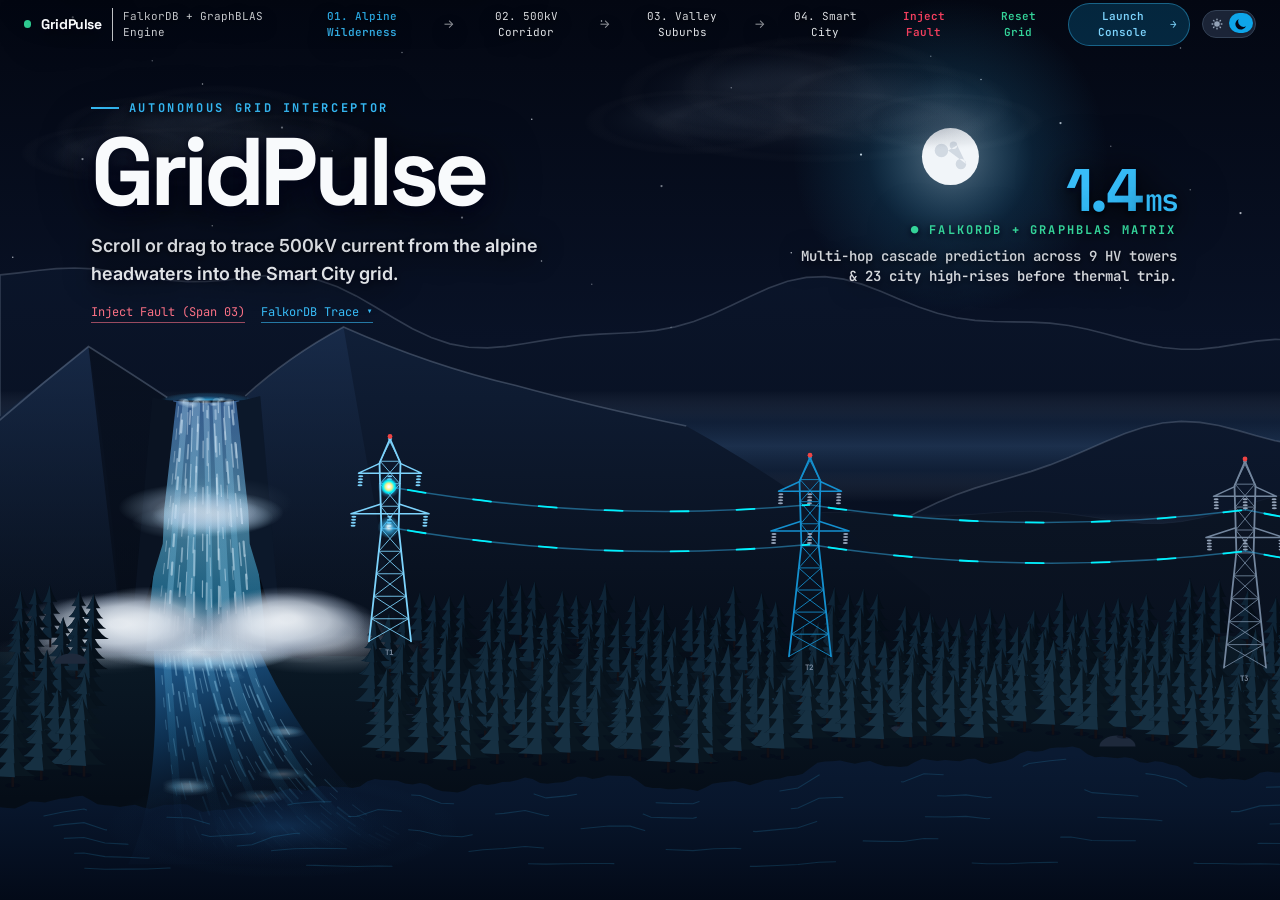
==== commit e476eae8: "Merge remote-tracking branch 'origin/feat/naman-ui-dashboard' # Conflicts: #	frontend/index.html" ====
--- a/frontend/index.html
+++ b/frontend/index.html
@@ -13,7 +13,7 @@
 
 
 
-    <link rel="stylesheet" href="assets/design.css?v=cdc459945cef">
+    <link rel="stylesheet" href="assets/design.css?v=44a054445122">
 </head>
 <body class="text-slate-100 antialiased selection:bg-sky-500 selection:text-white">
 
@@ -144,7 +144,7 @@
                         Y-BUS SPARSE ADMITTANCE GRAPH
                     </div>
                     <p class="mt-2 text-xs sm:text-sm font-mono font-semibold leading-relaxed opacity-90">
-                        (:HydroPlant)-[:FEEDS {mw: 840}]-&gt;(:Tower_T1)<br>
+                        (:HydroPlant)-[:FEEDS {mw: 840}]-&gt;(:Tower {id:'T1'})<br>
                         <span class="text-sky-300 day-accent-sky font-bold">Zero SQL joins • Pure linear algebra</span>
                     </p>
                 </div>
@@ -390,12 +390,12 @@
 
                     <div id="gateway-message" role="status" class="text-sm text-rose-400"></div><form onsubmit="handleGatewaySubmit(event)" class="space-y-4">
                         <div>
-                            <label class="block text-[10px] font-mono uppercase tracking-wider text-slate-500 dark:text-slate-400 mb-1.5">OPERATOR CALLSIGN / EMAIL</label>
-                            <input id="login-email-input" type="text" value="operator@gridpulse.io" class="scada-input w-full rounded-xl px-3.5 py-2.5 text-xs font-mono focus:outline-none focus:border-sky-400">
+                            <label for="login-email-input" class="block text-[10px] font-mono uppercase tracking-wider text-slate-500 dark:text-slate-400 mb-1.5">OPERATOR CALLSIGN / EMAIL</label>
+                            <input id="login-email-input" type="text" autocomplete="username" value="operator@gridpulse.io" class="scada-input w-full rounded-xl px-3.5 py-2.5 text-xs font-mono focus:outline-none focus:border-sky-400">
                         </div>
                         <div>
-                            <label class="block text-[10px] font-mono uppercase tracking-wider text-slate-500 dark:text-slate-400 mb-1.5">SCADA ACCESS TOKEN / PASSWORD</label>
-                            <input id="login-pass-input" type="password"  class="scada-input w-full rounded-xl px-3.5 py-2.5 text-xs font-mono focus:outline-none focus:border-sky-400">
+                            <label for="login-pass-input" class="block text-[10px] font-mono uppercase tracking-wider text-slate-500 dark:text-slate-400 mb-1.5">SCADA ACCESS TOKEN / PASSWORD</label>
+                            <input id="login-pass-input" type="password" autocomplete="current-password"  class="scada-input w-full rounded-xl px-3.5 py-2.5 text-xs font-mono focus:outline-none focus:border-sky-400">
                         </div>
                         <button id="gateway-submit-button" type="submit" class="w-full py-3 rounded-xl bg-sky-400 hover:bg-sky-300 text-slate-950 font-mono text-xs font-bold tracking-wide transition shadow-lg shadow-sky-500/20">
                             Authenticate &amp; enter console →
@@ -455,7 +455,7 @@
         <!-- Top Command Bar -->
         <header class="sticky top-0 z-40 h-14 px-4 sm:px-6 scada-surface border-b flex items-center justify-between">
             <div class="flex items-center gap-3">
-                <button onclick="toggleScadaMenu()" class="p-2 rounded-lg border border-slate-700/60 hover:border-sky-400 text-slate-700 dark:text-slate-200 transition" title="Open Workspace Navigation">
+                <button id="scada-menu-button" onclick="toggleScadaMenu()" aria-label="Open workspace navigation" aria-controls="scada-menu-drawer" aria-expanded="false" class="p-2 rounded-lg border border-slate-700/60 hover:border-sky-400 text-slate-700 dark:text-slate-200 transition" title="Open Workspace Navigation">
                     <svg class="w-4 h-4" fill="none" stroke="currentColor" stroke-width="2" viewBox="0 0 24 24">
                         <path stroke-linecap="round" stroke-linejoin="round" d="M4 6h16M4 12h16M4 18h16"/>
                     </svg>
@@ -492,11 +492,11 @@
         </header>
 
         <!-- Slide-Over Hamburger Navigation Drawer -->
-        <div id="scada-menu-drawer" class="fixed inset-y-0 left-0 z-50 w-72 scada-surface p-5 transform -translate-x-full transition-transform duration-300 flex flex-col justify-between">
+        <div id="scada-menu-drawer" inert class="fixed inset-y-0 left-0 z-50 w-72 scada-surface p-5 transform -translate-x-full transition-transform duration-300 flex flex-col justify-between">
             <div class="space-y-5">
                 <div class="flex items-center justify-between border-b border-slate-700/40 pb-3">
                     <span class="font-mono text-xs uppercase tracking-widest text-sky-400">SCADA WORKSPACES</span>
-                    <button onclick="toggleScadaMenu()" class="text-xs font-mono text-slate-400 hover:text-white">✕</button>
+                    <button onclick="toggleScadaMenu()" aria-label="Close workspace navigation" class="text-xs font-mono text-slate-400 hover:text-white">✕</button>
                 </div>
                 <nav class="space-y-2 font-mono text-xs">
                     <button data-scada-nav="topology" aria-current="page" onclick="switchScadaPage('topology')" class="scada-nav-link scada-nav-active">
@@ -562,7 +562,14 @@
                             500kV Double-Circuit Corridor (T1–T9) → MetroGrid
                         </h3>
                     </div>
-                    <div class="flex flex-wrap gap-2 font-mono text-xs">
+                    <div class="flex flex-wrap gap-2 font-mono text-xs items-center">
+                        <label class="flex items-center gap-1.5 px-2 py-1 rounded-xl border border-slate-700/60 text-slate-500 dark:text-slate-300" title="AI operator: the Groq agent investigates with graph tools and proposes a plan; the graph guard approves it before anything executes. Falls back to the deterministic pipeline.">
+                            Run with
+                            <select id="console-scenario-mode" style="background:#0f172a;color:#7dd3fc;border:1px solid #334155;border-radius:8px;padding:2px 6px;font:600 11px 'JetBrains Mono',monospace;color-scheme:dark">
+                                <option value="deterministic">Deterministic pipeline</option>
+                                <option value="agent">AI operator (agent)</option>
+                            </select>
+                        </label>
                         <button onclick="triggerConsoleScenario(1)" class="px-3 py-1.5 rounded-xl bg-rose-500/15 text-rose-500 dark:text-rose-400 border border-rose-500/30 hover:bg-rose-500/25">
                             Scenario 1: Lightning (TX_882)
                         </button>
@@ -586,13 +593,13 @@
             <!-- Sub-Page 2: Cypher Studio -->
             <div id="scada-page-cypher" class="hidden scada-surface rounded-3xl p-6 space-y-4">
                 <h3 class="font-display font-bold text-xl text-slate-900 dark:text-white">FalkorDB Multi-Hop Cypher Studio</h3>
-                <form id="trace-form" class="integration-controls"><label>Origin asset <input id="trace-origin" value="TX_882" required></label><label>Maximum hops <input id="trace-hops" type="number" min="1" max="20" value="6" required></label><button>Run cascade trace</button></form><pre id="trace-result" class="integration-result"></pre><pre id="console-cypher-pre" class="text-xs font-mono bg-slate-950 text-sky-300 p-4 rounded-2xl border border-slate-800 overflow-x-auto leading-relaxed">Run a trace to inspect the backend Cypher evidence.</pre>
+                <form id="trace-form" class="integration-controls"><label>Origin asset <input id="trace-origin" value="TX_882" required></label><label>Maximum hops <input id="trace-hops" type="number" min="1" max="12" value="10" required></label><label class="trace-trip"><span><input id="trace-trip" type="checkbox" checked> Simulate primary circuit trip</span></label><button>Run cascade trace</button></form><div id="trace-result" class="trace-result" aria-live="polite"></div><pre id="console-cypher-pre" class="text-xs font-mono bg-slate-950 text-sky-300 p-4 rounded-2xl border border-slate-800 overflow-x-auto leading-relaxed">Run a trace to inspect the backend Cypher evidence.</pre>
             </div>
 
             <!-- Sub-Page 3: SCADA MCP Agent Loop -->
             <div id="scada-page-mcp" class="hidden scada-surface rounded-3xl p-6 space-y-4">
                 <h3 class="font-display font-bold text-xl text-slate-900 dark:text-white">Zero-Guessing SCADA MCP Tool Stream</h3>
-                <form id="agent-form" class="integration-controls"><label>Ask the grid agent <input id="agent-question" placeholder="Explain the current grid risk" maxlength="2000" required></label><label><input id="agent-execute" type="checkbox"> Execute validated plan (operator)</label><button>Request advice</button></form><pre id="agent-result" class="integration-result"></pre><div id="console-mcp-log" class="bg-slate-950 text-slate-300 font-mono text-xs p-4 rounded-2xl border border-slate-800 space-y-2 h-80 overflow-y-auto">Awaiting backend agent activity.
+                <form id="agent-form" class="integration-controls"><label>Ask the grid agent <input id="agent-question" placeholder="Explain the current grid risk" maxlength="2000" required></label><label><input id="agent-execute" type="checkbox"> Execute validated plan (operator)</label><button>Request advice</button></form><div id="agent-result" class="trace-result" aria-live="polite"></div><div id="console-mcp-log" class="bg-slate-950 text-slate-300 font-mono text-xs p-4 rounded-2xl border border-slate-800 space-y-2 h-80 overflow-y-auto">Awaiting backend agent activity.
                 </div>
             </div>
 
@@ -600,7 +607,7 @@
             <div id="scada-page-audit" class="hidden scada-surface rounded-3xl p-6 space-y-4">
                 <h3 class="font-display font-bold text-xl text-slate-900 dark:text-white">NERC CIP Deterministic Audit Trail</h3>
                 <p class="text-xs font-mono text-slate-400">Every physical breaker actuation is backed by a verified FalkorDB Cypher trace.</p>
-                <div class="integration-controls"><button id="audit-refresh">Refresh</button><button id="audit-verify">Verify hash chain</button><button id="audit-export">Export JSON</button></div><pre id="audit-result" class="integration-result"></pre><div class="overflow-x-auto">
+                <div class="integration-controls"><button id="audit-refresh">Refresh</button><button id="audit-verify">Verify hash chain</button><button id="audit-export">Export JSON</button></div><div id="audit-result" class="trace-result" aria-live="polite"></div><div class="overflow-x-auto">
                     <table class="w-full text-left font-mono text-xs">
                         <thead>
                             <tr class="border-b border-slate-700/50 text-slate-400 text-[10px] uppercase">
@@ -627,7 +634,7 @@
                 </form>
                 <p id="ask-grid-status" class="feature-status" role="status"></p>
                 <div class="feature-grid"><article class="feature-card"><h3>Answer</h3><p id="ask-grid-answer">Ask a question to see a response.</p></article><article class="feature-card"><h3>Query evidence</h3><div id="ask-grid-meta" class="feature-meta">No query yet.</div><pre id="ask-grid-cypher" class="feature-pre"></pre></article></div>
-                <details class="feature-card"><summary>Query rows</summary><pre id="ask-grid-rows" class="feature-pre"></pre></details>
+                <details class="feature-card"><summary>Query rows</summary><div id="ask-grid-rows" class="trace-result"></div></details>
             </section>
 
             <section id="scada-page-networks" class="hidden scada-surface feature-page">
@@ -653,6 +660,6 @@
         </div>
     </div>
 
-    <script src="assets/grid-icons.js?v=82017f277623"></script><script src="assets/world.js?v=675f22aa61c4"></script><script src="assets/app.js?v=db5ed2e16782"></script><script src="assets/features.js?v=1eaa45fa9ba9"></script>
+    <script src="assets/grid-icons.js?v=82017f277623"></script><script src="assets/world.js?v=02948cf97b12"></script><script src="assets/app.js?v=b93d28834552"></script><script src="assets/features.js?v=6165cd3bef0a"></script>
 </body>
 </html>
--- a/frontend/assets/design.css
+++ b/frontend/assets/design.css
@@ -28,6 +28,13 @@
         }
         #realistic-world-canvas:active {
             cursor: grabbing;
+        }
+        /* Let pointer drags scrub the corridor on touch screens instead of being taken over by the browser. */
+        #realistic-world-canvas { touch-action: none; }
+        /* Evidence must stay copyable even though the landing chrome disables selection. */
+        pre, code, input, textarea, td, .integration-result, .feature-pre, .feature-meta, .feature-list article,
+        #ask-grid-answer, #console-mcp-log, #console-cypher-pre, #trace-result, #agent-result, #audit-result {
+            user-select: text;
         }
         .transparent-header {
             background: transparent;
@@ -226,3 +233,35 @@
 @keyframes authSuccess{50%{transform:scale(1.012)}to{transform:scale(1)}}
 @keyframes authError{20%,60%{transform:translateX(-3px)}40%,80%{transform:translateX(3px)}to{transform:translateX(0)}}
 @media(prefers-reduced-motion:reduce){.app-view{transition:none}.app-view.view-hidden{transform:none;filter:none}#view-gateway.view-active .gateway-hero,#view-gateway.view-active .gateway-auth-card,#view-console.view-active>header,#view-console.view-active .console-main,.gateway-auth-card.is-authenticating #gateway-message::before,.gateway-auth-card.is-auth-success,.gateway-auth-card.is-auth-error,#scada-topology-view:fullscreen,#scada-topology-view.topology-expanded,#scada-topology-view.topology-returning,#scada-topology-view:fullscreen canvas,#scada-topology-view.topology-expanded canvas,#scada-topology-view.topology-returning canvas{animation:none}.scada-nav-link,.feature-button{transition:none}}
+
+/* Day mode: console results and feature text were inheriting the night palette on white panels. */
+html:not(.dark) #view-console .integration-result,html:not(.dark) .integration-controls label,html:not(.dark) .integration-controls input,html:not(.dark) #console-audit-tbody td{color:#0f172a}
+html:not(.dark) .integration-controls input{border-color:#94a3b8;background:#fff}
+html:not(.dark) .feature-pre{color:#0e7490}html:not(.dark) .feature-metrics,html:not(.dark) .feature-metrics span{color:#334155}
+html:not(.dark) .feature-status{color:#b45309}html:not(.dark) .feature-copy,html:not(.dark) .feature-meta,html:not(.dark) .feature-form label{color:#475569}
+button[onclick="toggleDayNight()"]:focus-visible,.scada-nav-link:focus-visible{outline:2px solid #38bdf8;outline-offset:2px}
+
+/* Cypher Studio trace summary */
+.trace-result{display:grid;gap:12px;font-size:13px;color:#e2e8f0}.trace-result:empty{display:none}
+.trace-head{display:flex;flex-wrap:wrap;gap:10px;align-items:center}.trace-sub{color:#94a3b8;font:12px "JetBrains Mono",monospace;overflow-wrap:anywhere}
+.trace-pill{padding:4px 10px;border-radius:999px;font:600 11px "JetBrains Mono",monospace;letter-spacing:.06em;border:1px solid}
+.trace-pill.trace-ok{color:#10b981;border-color:rgba(16,185,129,.5);background:rgba(16,185,129,.1)}.trace-pill.trace-bad{color:#ef4444;border-color:rgba(239,68,68,.5);background:rgba(239,68,68,.1)}
+.trace-pill.trace-warn{color:#f59e0b;border-color:rgba(245,158,11,.5);background:rgba(245,158,11,.1)}.trace-pill.trace-info{color:#38bdf8;border-color:rgba(56,189,248,.5);background:rgba(56,189,248,.1)}
+.trace-stats{display:grid;grid-template-columns:repeat(auto-fit,minmax(150px,1fr));gap:10px}
+.trace-stat{padding:10px 12px;border:1px solid rgba(71,85,105,.45);border-radius:12px;background:rgba(15,23,42,.6);min-width:0}
+.trace-stat small{display:block;color:#94a3b8;font:10px "JetBrains Mono",monospace;text-transform:uppercase;letter-spacing:.12em}
+.trace-stat b{display:block;margin-top:4px;font:600 16px "Space Grotesk",sans-serif;overflow-wrap:anywhere}
+.trace-stat.trace-bad b,td.trace-bad{color:#ef4444}.trace-stat.trace-ok b{color:#10b981}td.trace-warn{color:#f59e0b}
+.trace-h{margin:4px 0 -4px;color:#94a3b8;font:600 10px "JetBrains Mono",monospace;text-transform:uppercase;letter-spacing:.14em}
+.trace-path{font:12px "JetBrains Mono",monospace;color:#38bdf8;overflow-wrap:anywhere;line-height:1.6}
+.trace-list{margin:0;padding-left:18px;display:grid;gap:3px}.trace-mono{font:11.5px "JetBrains Mono",monospace;color:#cbd5e1}
+.trace-table{width:100%;border-collapse:collapse;font-size:12.5px}.trace-table th,.trace-table td{text-align:left;padding:6px 8px;border-bottom:1px solid rgba(71,85,105,.35)}.trace-table th{color:#94a3b8;font-weight:600}
+.trace-raw summary{cursor:pointer;color:#38bdf8;font:12px "JetBrains Mono",monospace}.trace-raw pre{margin-top:8px}
+.trace-trip span{display:flex;align-items:center;gap:6px;min-height:38px}
+html:not(.dark) .trace-result{color:#0f172a}html:not(.dark) .trace-stat{background:#f8fafc;border-color:#cbd5e1}html:not(.dark) .trace-sub,html:not(.dark) .trace-h,html:not(.dark) .trace-stat small,html:not(.dark) .trace-table th{color:#475569}
+html:not(.dark) .trace-path,html:not(.dark) .trace-raw summary{color:#0369a1}html:not(.dark) .trace-mono{color:#334155}
+html:not(.dark) .trace-stat.trace-bad b,html:not(.dark) td.trace-bad,html:not(.dark) .trace-pill.trace-bad{color:#b91c1c}html:not(.dark) .trace-stat.trace-ok b,html:not(.dark) .trace-pill.trace-ok{color:#047857}
+.audit-evidence summary{cursor:pointer;list-style:none;display:flex;align-items:center;gap:6px}.audit-evidence summary::-webkit-details-marker{display:none}.audit-view{color:#38bdf8;font-size:11px}
+.audit-detail{margin-top:10px;padding:12px;border:1px solid rgba(71,85,105,.4);border-radius:12px;background:rgba(2,6,23,.45);min-width:280px;white-space:normal}
+.audit-reason{margin:0;font-size:13px;line-height:1.5}ul.trace-bad{color:#ef4444}
+html:not(.dark) .audit-detail{background:#f8fafc;border-color:#cbd5e1}html:not(.dark) .audit-view{color:#0369a1}html:not(.dark) ul.trace-bad{color:#b91c1c}
